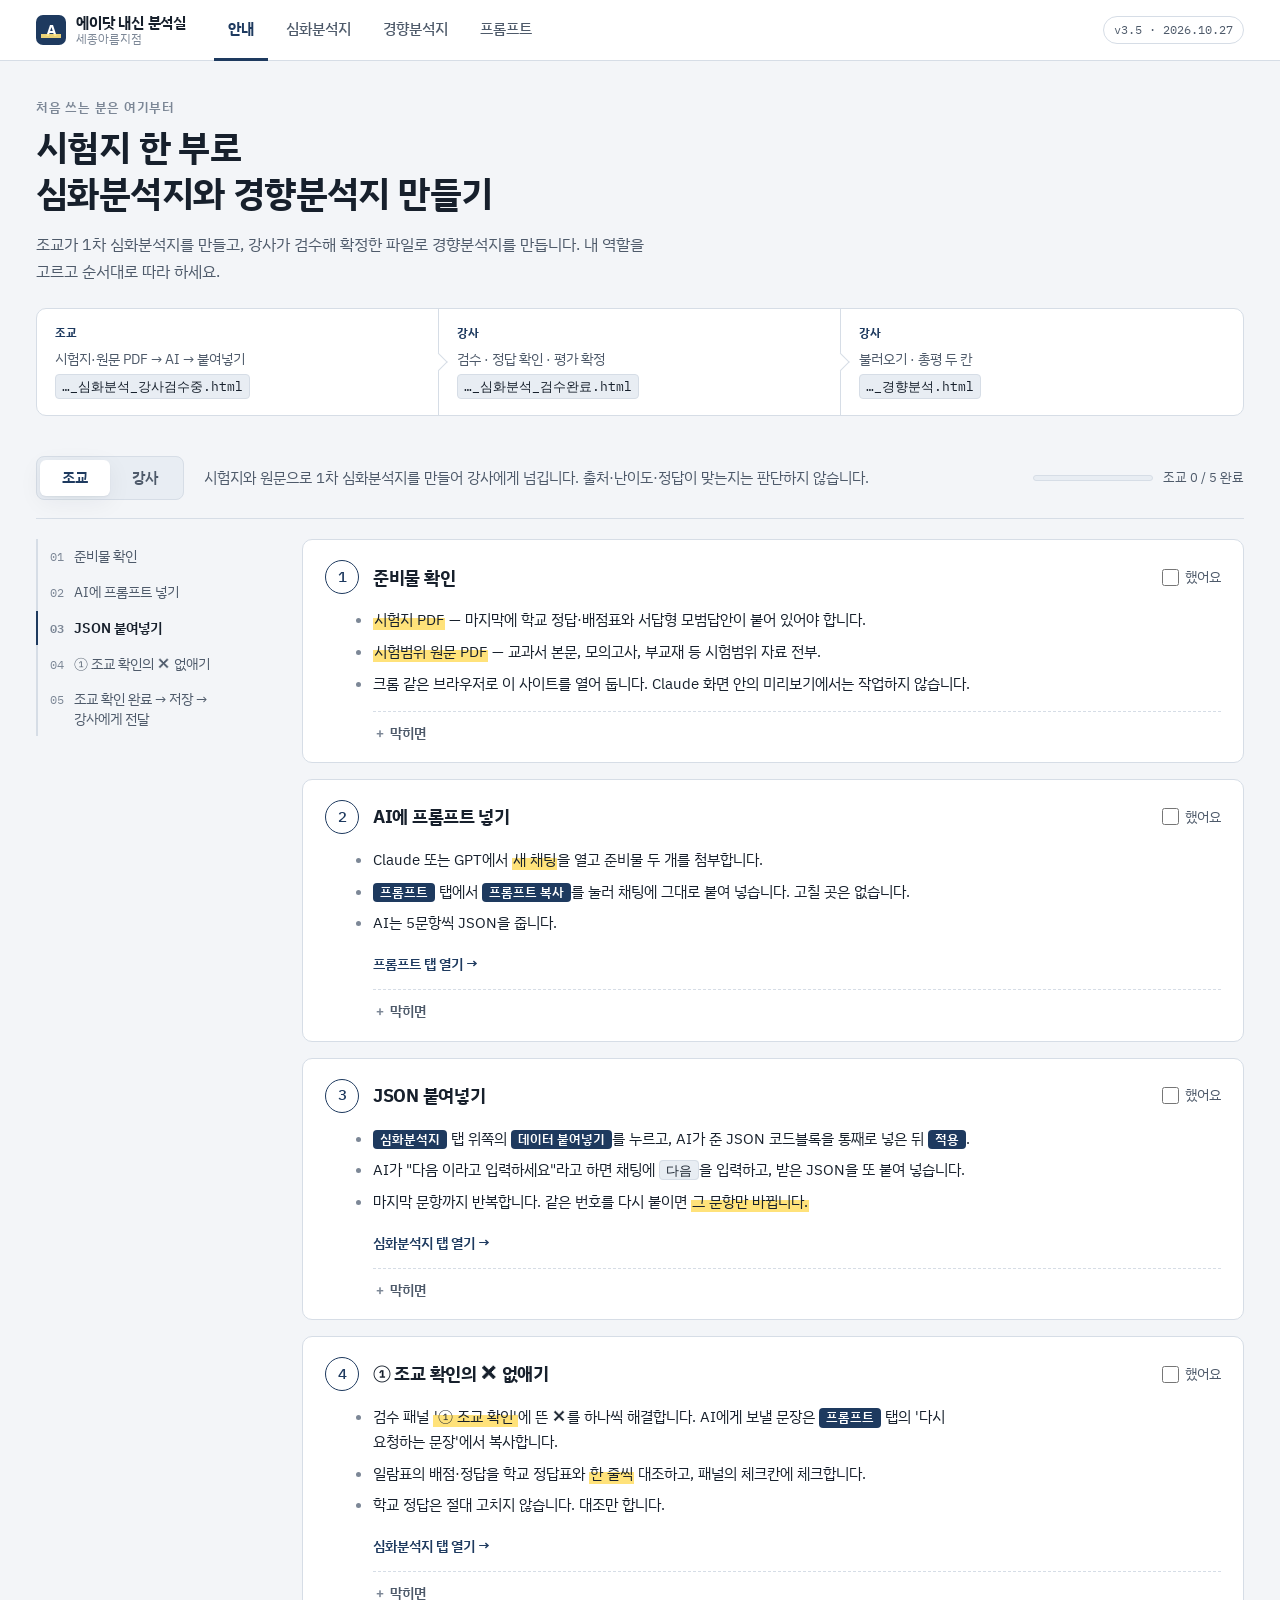
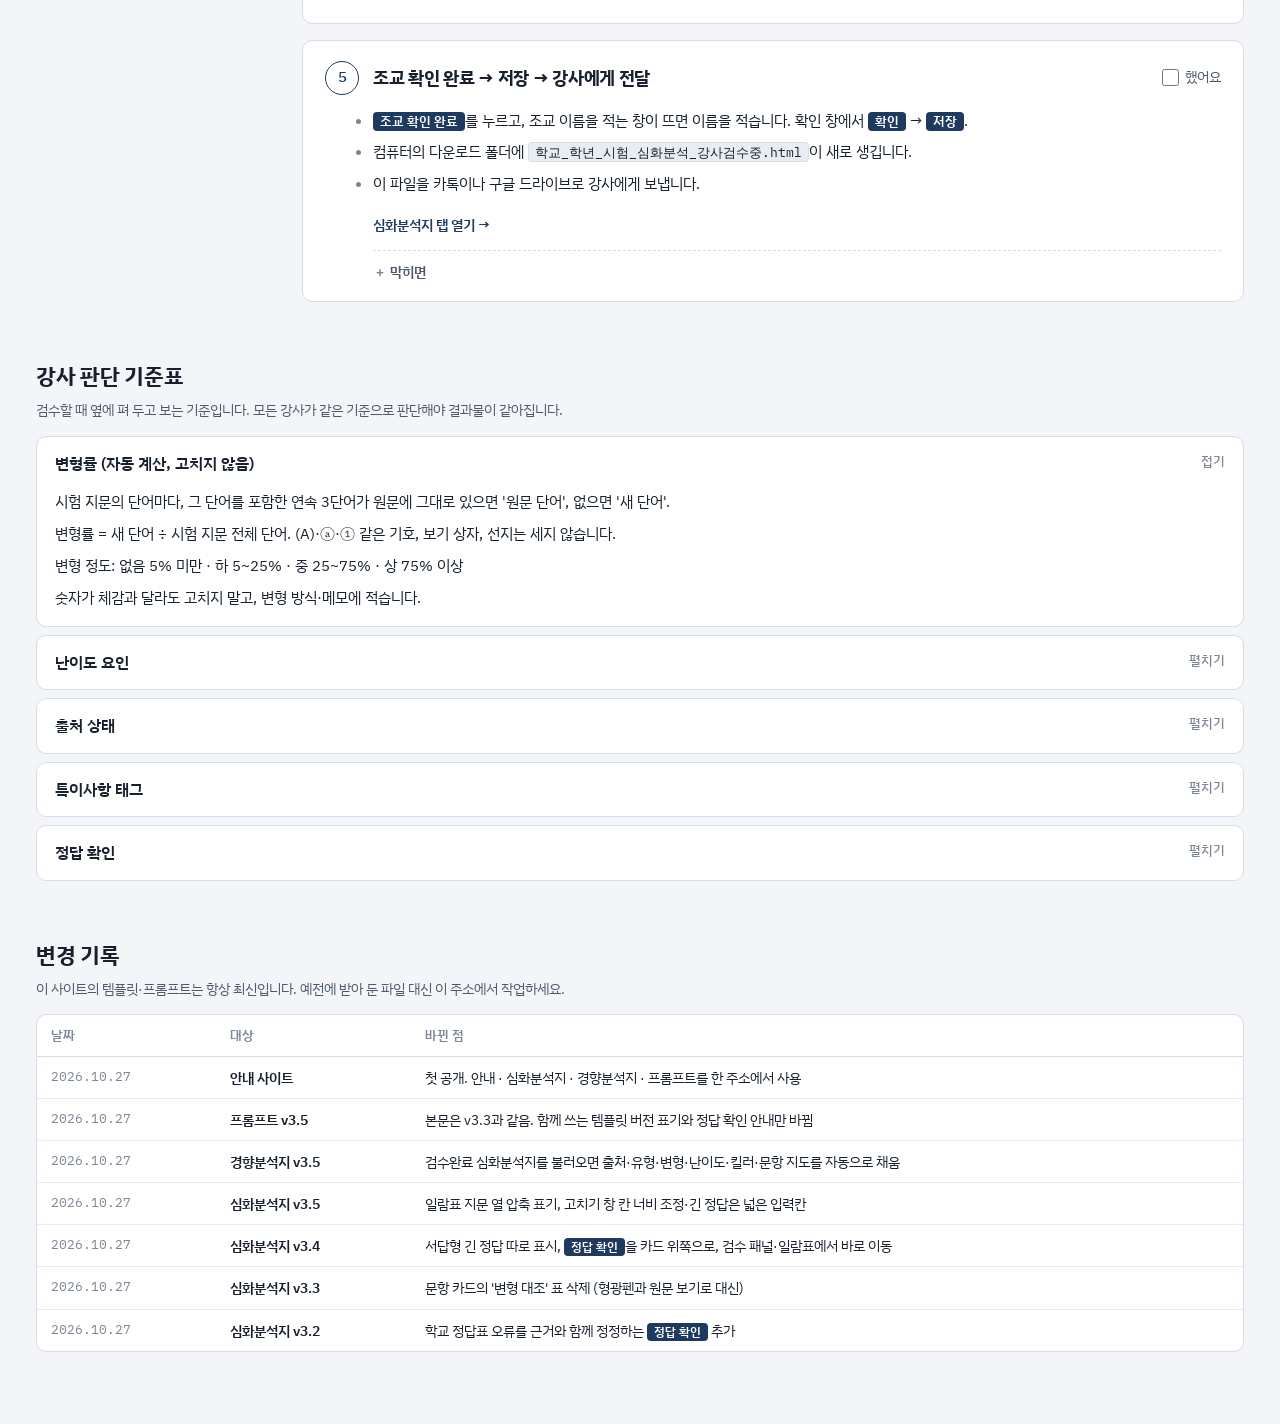
==== index.html @ 38b08e3c "Add files via upload" ====
<!DOCTYPE html>
<!--
  에이닷 내신 분석실 (세종아름) · 안내 사이트
  - 안내 문구·버전·프롬프트: assets/content.js
  - 템플릿 파일: tools/simhwa.html, tools/trend.html (교체 후 content.js의 버전 숫자도 올림)
  - 화면 구조: 이 파일 / 디자인: assets/hub.css / 동작: assets/hub.js
-->
<html lang="ko">
<head>
<meta charset="utf-8">
<meta name="viewport" content="width=device-width, initial-scale=1">
<title>에이닷 내신 분석실</title>
<link rel="preconnect" href="https://fonts.googleapis.com">
<link rel="preconnect" href="https://fonts.gstatic.com" crossorigin>
<link rel="stylesheet" href="https://fonts.googleapis.com/css2?family=IBM+Plex+Mono:wght@400;500&family=IBM+Plex+Sans+KR:wght@400;500;600;700&display=swap">
<link rel="stylesheet" href="assets/hub.css">
</head>
<body>

<header class="hdr" id="hdr">
  <div class="hdr-in">
    <a class="brand" href="#guide" aria-label="안내로 가기">
      <span class="mark" aria-hidden="true">A</span>
      <span class="bt"><b>에이닷 내신 분석실</b><small>세종아름지점</small></span>
    </a>
    <nav class="tabs" aria-label="메뉴">
      <a href="#guide" data-tab="guide">안내</a>
      <a href="#simhwa" data-tab="simhwa">심화분석지</a>
      <a href="#trend" data-tab="trend">경향분석지</a>
      <a href="#prompt" data-tab="prompt">프롬프트</a>
    </nav>
    <a class="ver" href="#guide" id="verPill" data-jump="changelog" title="변경 기록 보기"></a>
  </div>
</header>

<main>

  <!-- ───────── 안내 ───────── -->
  <section class="view" id="view-guide" hidden>
    <div class="wrap">
      <div class="intro">
        <p class="eyebrow">처음 쓰는 분은 여기부터</p>
        <h1>시험지 한 부로<br>심화분석지와 경향분석지 만들기</h1>
        <p class="lead">조교가 1차 심화분석지를 만들고, 강사가 검수해 확정한 파일로 경향분석지를 만듭니다. 내 역할을 고르고 순서대로 따라 하세요.</p>

        <ol class="flow" aria-label="파일이 넘어가는 순서">
          <li><span class="who">조교</span><span class="what">시험지·원문 PDF → AI → 붙여넣기</span><code class="file">…_심화분석_강사검수중.html</code></li>
          <li><span class="who">강사</span><span class="what">검수 · 정답 확인 · 평가 확정</span><code class="file">…_심화분석_검수완료.html</code></li>
          <li><span class="who">강사</span><span class="what">불러오기 · 총평 두 칸</span><code class="file">…_경향분석.html</code></li>
        </ol>
      </div>

      <div class="rolebar">
        <div class="seg" role="tablist" aria-label="역할 고르기">
          <button type="button" role="tab" data-role="asst" id="roleAsst">조교</button>
          <button type="button" role="tab" data-role="teacher" id="roleTeacher">강사</button>
        </div>
        <p class="rolelead" id="roleLead"></p>
        <div class="prog"><span class="meter"><i id="progBar"></i></span><span id="progText"></span><button type="button" class="link" id="progReset">체크 지우기</button></div>
      </div>

      <div class="guide">
        <aside class="toc" aria-label="단계 목록"><ol id="toc"></ol></aside>
        <div class="steps" id="steps"></div>
      </div>

      <section class="block" id="criteria">
        <h2>강사 판단 기준표</h2>
        <p class="note">검수할 때 옆에 펴 두고 보는 기준입니다. 모든 강사가 같은 기준으로 판단해야 결과물이 같아집니다.</p>
        <div id="critList"></div>
      </section>

      <section class="block" id="changelog">
        <h2>변경 기록</h2>
        <p class="note">이 사이트의 템플릿·프롬프트는 항상 최신입니다. 예전에 받아 둔 파일 대신 이 주소에서 작업하세요.</p>
        <div class="tblwrap"><table class="log"><thead><tr><th>날짜</th><th>대상</th><th>바뀐 점</th></tr></thead><tbody id="logBody"></tbody></table></div>
      </section>
    </div>
  </section>

  <!-- ───────── 심화분석지 / 경향분석지 (템플릿을 그대로 띄움) ───────── -->
  <section class="view tool" id="view-simhwa" data-tool="simhwa" hidden>
    <div class="toolbar">
      <div class="tb-l"><b>심화분석지</b><span class="tv" data-ver="simhwa"></span><span class="hint">조교: 붙여넣기 → ① 조교 확인 → 저장 · 강사: 불러오기 → ② 강사 확인 → 평가 → 저장</span></div>
      <div class="tb-r">
        <button type="button" class="tbtn primary" data-drawer="simhwa">단계 안내</button>
        <a class="tbtn" data-open="simhwa" target="_blank" rel="noopener">새 창에서 열기</a>
        <a class="tbtn" data-dl="simhwa">파일 받기</a>
      </div>
    </div>
    <div class="stage"><iframe title="심화분석지 템플릿" data-frame="simhwa"></iframe></div>
  </section>

  <section class="view tool" id="view-trend" data-tool="trend" hidden>
    <div class="toolbar">
      <div class="tb-l"><b>경향분석지</b><span class="tv" data-ver="trend"></span><span class="hint">강사: 검수완료 심화분석지 불러오기 → 총평 두 칸 → 저장 → 인쇄</span></div>
      <div class="tb-r">
        <button type="button" class="tbtn primary" data-drawer="trend">단계 안내</button>
        <a class="tbtn" data-open="trend" target="_blank" rel="noopener">새 창에서 열기</a>
        <a class="tbtn" data-dl="trend">파일 받기</a>
      </div>
    </div>
    <div class="stage"><iframe title="경향분석지 템플릿" data-frame="trend"></iframe></div>
  </section>

  <!-- ───────── 프롬프트 ───────── -->
  <section class="view" id="view-prompt" hidden>
    <div class="wrap">
      <div class="pgrid">
        <div class="pmain">
          <div class="phead">
            <div>
              <p class="eyebrow">조교용</p>
              <h1 class="h1s">심화분석지 프롬프트 <span class="tv" data-ver="prompt"></span></h1>
            </div>
            <div class="pacts">
              <button type="button" class="cta" id="copyPrompt">프롬프트 복사</button>
              <a class="tbtn" id="dlPrompt">txt 받기</a>
            </div>
          </div>
          <pre class="prompt" id="promptText" tabindex="0"></pre>
        </div>
        <aside class="pside">
          <div class="card">
            <h2>쓰는 법</h2>
            <ol class="how">
              <li>Claude 또는 GPT에서 <b>새 채팅</b>을 열고 시험지 PDF, 시험범위 원문 PDF를 첨부합니다.</li>
              <li><span class="btn">프롬프트 복사</span>를 눌러 채팅에 붙여 넣습니다. 고칠 곳은 없습니다.</li>
              <li>받은 JSON은 <a href="#simhwa">심화분석지</a>의 <span class="btn">데이터 붙여넣기</span>에 넣고, 채팅에 <code class="file">다음</code>을 입력해 반복합니다.</li>
            </ol>
          </div>
          <div class="card">
            <h2>다시 요청하는 문장</h2>
            <p class="note">'① 조교 확인'에 ✕가 뜨면 해당 문장을 복사해 ○를 바꾼 뒤 AI에게 보냅니다. 다시 받은 JSON을 붙여 넣으면 그 번호만 바뀝니다.</p>
            <ul class="fixes" id="fixes"></ul>
          </div>
        </aside>
      </div>
    </div>
  </section>
</main>

<!-- 도구 탭 옆에 펼치는 단계 안내 -->
<div class="drawer" id="drawer" hidden>
  <div class="dr-in" role="dialog" aria-modal="false" aria-labelledby="drTitle">
    <div class="dr-h">
      <b id="drTitle">단계 안내</b>
      <div class="seg sm" aria-label="역할">
        <button type="button" data-role="asst">조교</button>
        <button type="button" data-role="teacher">강사</button>
      </div>
      <button type="button" class="x" id="drClose" aria-label="닫기">✕</button>
    </div>
    <div class="dr-b" id="drBody"></div>
  </div>
</div>

<div class="toast" id="toast" role="status" aria-live="polite"></div>

<script src="assets/content.js"></script>
<script src="assets/hub.js"></script>
</body>
</html>
---- assets/hub.css ----
/* 에이닷 내신 분석실 · 디자인
   레이아웃: 상단 고정 메뉴 + (안내/프롬프트: 읽는 페이지) / (분석지: 템플릿을 화면 가득 띄우는 작업 공간)
   색: 템플릿과 같은 남색을 기준으로, 심화분석지의 형광펜 노랑을 강조색으로 씀 */
:root{
  --navy:#1E3A5F;      /* 템플릿 accent */
  --ink:#17202C;
  --sub:#4E5A6A;
  --faint:#7C8796;
  --paper:#F3F5F8;
  --card:#FFFFFF;
  --line:#D6DDE6;
  --soft:#E8EDF3;
  --hl:#FFE27A;        /* 형광펜 */
  --hl-ink:#17202C;
  --ok:#1F7A4A;
  --on-navy:#FFFFFF;
  --shadow:0 1px 2px rgba(23,32,44,.06),0 6px 24px rgba(23,32,44,.06);
  --f-ui:'IBM Plex Sans KR','Apple SD Gothic Neo','Malgun Gothic',sans-serif;
  --f-mono:'IBM Plex Mono',ui-monospace,'SFMono-Regular',Menlo,Consolas,monospace;
  --hdr:60px;
  color-scheme:light;
}
@media (prefers-color-scheme: dark){ :root:not([data-theme="light"]){
  --navy:#9DBDE3; --ink:#E6ECF3; --sub:#AAB5C3; --faint:#7F8B9B; --paper:#0F151D; --card:#161F2A;
  --line:#2A3746; --soft:#1D2835; --hl:#E8C94E; --hl-ink:#17202C; --ok:#5BC08A; --on-navy:#0F151D;
  --shadow:0 1px 2px rgba(0,0,0,.3),0 6px 24px rgba(0,0,0,.25); color-scheme:dark; } }
:root[data-theme="dark"]{
  --navy:#9DBDE3; --ink:#E6ECF3; --sub:#AAB5C3; --faint:#7F8B9B; --paper:#0F151D; --card:#161F2A;
  --line:#2A3746; --soft:#1D2835; --hl:#E8C94E; --hl-ink:#17202C; --ok:#5BC08A; --on-navy:#0F151D;
  --shadow:0 1px 2px rgba(0,0,0,.3),0 6px 24px rgba(0,0,0,.25); color-scheme:dark; }

*{box-sizing:border-box}
html,body{margin:0}
body{background:var(--paper);color:var(--ink);font-family:var(--f-ui);font-size:15px;line-height:1.65;word-break:keep-all;-webkit-font-smoothing:antialiased}
[hidden]{display:none!important}
a{color:var(--navy)}
:focus-visible{outline:2px solid var(--navy);outline-offset:2px;border-radius:4px}
h1,h2,h3{text-wrap:balance;margin:0}
button{font:inherit;color:inherit}

/* ── 상단 메뉴 ── */
.hdr{position:sticky;top:0;z-index:30;background:var(--card);border-bottom:1px solid var(--line)}
.hdr-in{max-width:1240px;margin:0 auto;display:flex;align-items:center;gap:28px;min-height:60px;
  padding-left:max(16px,env(safe-area-inset-left,0px));padding-right:max(16px,env(safe-area-inset-right,0px))}
.brand{display:flex;align-items:center;gap:10px;text-decoration:none;color:var(--ink);flex:none}
.mark{width:30px;height:30px;border-radius:7px;background:var(--navy);color:var(--on-navy);display:grid;place-items:center;font-weight:700;font-size:16px;position:relative;overflow:hidden}
.mark::after{content:"";position:absolute;left:5px;right:5px;bottom:7px;height:4px;background:var(--hl);opacity:.9}
.bt{display:flex;flex-direction:column;line-height:1.2}
.bt b{font-size:15px;font-weight:700;letter-spacing:-.2px}
.bt small{font-size:11.5px;color:var(--faint)}
.tabs{display:flex;gap:4px;align-self:stretch}
.tabs a{display:flex;align-items:center;padding:0 14px;text-decoration:none;color:var(--sub);font-weight:500;font-size:15px;border-bottom:3px solid transparent;margin-bottom:-1px;white-space:nowrap}
.tabs a:hover{color:var(--ink)}
.tabs a[aria-current="page"]{color:var(--navy);border-bottom-color:var(--navy);font-weight:700}
.ver{margin-left:auto;font-family:var(--f-mono);font-size:12px;color:var(--sub);text-decoration:none;border:1px solid var(--line);border-radius:999px;padding:3px 10px;white-space:nowrap;flex:none}
.ver:hover{border-color:var(--navy);color:var(--navy)}

@media (max-width:760px){
  .hdr-in{flex-wrap:wrap;gap:0 12px;min-height:0;padding-top:8px}
  .tabs{order:3;width:100%;overflow-x:auto;scrollbar-width:none;margin:0 -4px}
  .tabs a{padding:10px 12px;font-size:14.5px}
  .bt small{display:none}
}

/* ── 공통 ── */
.wrap{max-width:1240px;margin:0 auto;padding-block:36px 72px;
  padding-left:max(16px,env(safe-area-inset-left,0px));padding-right:max(16px,env(safe-area-inset-right,0px))}
.eyebrow{margin:0 0 6px;font-size:12.5px;font-weight:600;letter-spacing:.06em;color:var(--faint)}
.note{color:var(--sub);font-size:14px;margin:4px 0 14px}
mark{background:linear-gradient(transparent 45%,var(--hl) 45%);color:inherit;padding:0 1px}
code.file{font-family:var(--f-mono);font-size:.84em;background:var(--soft);border:1px solid var(--line);border-radius:4px;padding:1px 6px;white-space:nowrap;color:var(--ink)}
.btn{display:inline-block;font-size:.86em;font-weight:600;line-height:1.5;background:var(--navy);color:var(--on-navy);border-radius:4px;padding:0 7px;white-space:nowrap}
.link{background:none;border:0;padding:0;color:var(--faint);font-size:13px;text-decoration:underline;cursor:pointer}
.link:hover{color:var(--ink)}
.tbtn{display:inline-flex;align-items:center;gap:6px;font-size:13.5px;font-weight:500;text-decoration:none;color:var(--ink);background:var(--card);border:1px solid var(--line);border-radius:6px;padding:5px 12px;cursor:pointer;white-space:nowrap}
.tbtn:hover{border-color:var(--navy);color:var(--navy)}
.tbtn.primary{background:var(--navy);border-color:var(--navy);color:var(--on-navy)}
.tbtn.primary:hover{opacity:.9;color:var(--on-navy)}
.tv{font-family:var(--f-mono);font-size:12px;font-weight:500;color:var(--faint);border:1px solid var(--line);border-radius:999px;padding:1px 8px;vertical-align:middle}

/* ── 안내 ── */
.intro h1{font-size:clamp(26px,3.6vw,36px);line-height:1.3;letter-spacing:-.6px;font-weight:700}
.lead{max-width:62ch;color:var(--sub);font-size:16px;margin:14px 0 24px}
.flow{list-style:none;margin:0;padding:0;display:grid;grid-template-columns:repeat(3,minmax(0,1fr));gap:0;counter-reset:f;
  background:var(--card);border:1px solid var(--line);border-radius:10px;overflow:hidden}
.flow li{position:relative;padding:14px 18px 16px 18px;display:flex;flex-direction:column;gap:4px;min-width:0;border-right:1px solid var(--line)}
.flow li:last-child{border-right:0}
.flow li:not(:last-child)::after{content:"";position:absolute;right:-7px;top:50%;width:12px;height:12px;background:var(--card);border-top:1px solid var(--line);border-right:1px solid var(--line);transform:translateY(-50%) rotate(45deg);z-index:1}
.flow .who{font-size:12px;font-weight:700;color:var(--navy)}
.flow .what{font-size:14px;color:var(--sub)}
.flow code.file{align-self:flex-start;max-width:100%;overflow:hidden;text-overflow:ellipsis}
@media (max-width:760px){ .flow{grid-template-columns:1fr} .flow li{border-right:0;border-bottom:1px solid var(--line)} .flow li:last-child{border-bottom:0} .flow li:not(:last-child)::after{right:auto;left:24px;top:auto;bottom:-7px;transform:rotate(135deg)} }

.rolebar{margin:40px 0 20px;display:flex;flex-wrap:wrap;align-items:center;gap:12px 20px;padding-bottom:18px;border-bottom:1px solid var(--line)}
.seg{display:inline-flex;background:var(--soft);border:1px solid var(--line);border-radius:8px;padding:3px}
.seg button{border:0;background:transparent;padding:6px 22px;border-radius:6px;font-weight:600;font-size:15px;color:var(--sub);cursor:pointer}
.seg button[aria-selected="true"]{background:var(--card);color:var(--navy);box-shadow:var(--shadow)}
.seg.sm button{padding:3px 12px;font-size:13px}
.rolelead{margin:0;flex:1 1 320px;color:var(--sub);font-size:14.5px;min-width:0}
.prog{display:flex;align-items:center;gap:10px;font-size:13px;color:var(--sub);font-variant-numeric:tabular-nums}
.meter{width:120px;height:6px;border-radius:3px;background:var(--soft);overflow:hidden;border:1px solid var(--line)}
.meter i{display:block;height:100%;width:0;background:var(--ok);transition:width .25s}

.guide{display:grid;grid-template-columns:230px minmax(0,1fr);gap:36px;align-items:start}
.toc{position:sticky;top:calc(var(--hdr) + 20px)}
.toc ol{list-style:none;margin:0;padding:0;display:flex;flex-direction:column;gap:2px;border-left:2px solid var(--line)}
.toc a{display:flex;gap:10px;align-items:baseline;padding:7px 12px;margin-left:-2px;border-left:2px solid transparent;text-decoration:none;color:var(--sub);font-size:14px;line-height:1.4}
.toc a:hover{color:var(--ink)}
.toc a.cur{border-left-color:var(--navy);color:var(--ink);font-weight:600}
.toc .n{font-family:var(--f-mono);font-size:12px;color:var(--faint);flex:none}
.toc a.done .n{color:var(--ok)}
.toc a.done .n::after{content:" ✓"}

.steps{display:flex;flex-direction:column;gap:16px;min-width:0}
.step{background:var(--card);border:1px solid var(--line);border-radius:10px;padding:20px 22px 18px;scroll-margin-top:calc(var(--hdr) + 16px);min-width:0}
.step.is-done{border-color:color-mix(in srgb,var(--ok) 45%,var(--line))}
.step-h{display:grid;grid-template-columns:auto minmax(0,1fr) auto;gap:14px;align-items:center}
.step .no{width:34px;height:34px;border-radius:50%;display:grid;place-items:center;font-family:var(--f-mono);font-weight:500;font-size:15px;color:var(--navy);border:1.5px solid var(--navy)}
.step.is-done .no{background:var(--ok);border-color:var(--ok);color:var(--card)}
.step h3{font-size:18px;font-weight:700;letter-spacing:-.3px}
.chk{display:flex;align-items:center;gap:6px;font-size:13.5px;color:var(--sub);cursor:pointer;user-select:none;white-space:nowrap}
.chk input{width:17px;height:17px;accent-color:var(--ok);margin:0}
.step ul{margin:14px 0 0;padding:0 0 0 48px;display:flex;flex-direction:column;gap:7px}
.step li{max-width:68ch}
.step li::marker{color:var(--faint)}
.step-f{display:flex;flex-wrap:wrap;align-items:center;gap:10px 16px;margin:16px 0 0 48px}
.go{font-weight:600;font-size:14px;text-decoration:none;color:var(--navy)}
.go::after{content:" →"}
.go:hover{text-decoration:underline}
details.stuck{margin:14px 0 0 48px;border-top:1px dashed var(--line);padding-top:10px}
details.stuck summary{cursor:pointer;font-size:13.5px;font-weight:600;color:var(--sub);list-style:none}
details.stuck summary::-webkit-details-marker{display:none}
details.stuck summary::before{content:"＋ ";color:var(--faint)}
details.stuck[open] summary::before{content:"－ "}
details.stuck dl{margin:8px 0 0;display:grid;gap:8px}
details.stuck dt{font-weight:600;font-size:14px}
details.stuck dd{margin:0;color:var(--sub);font-size:14px}
@media (max-width:900px){ .guide{grid-template-columns:1fr} .toc{display:none} }
@media (max-width:520px){ .step{padding:16px} .step ul,.step-f,details.stuck{margin-left:0;padding-left:18px} .step-f,details.stuck{padding-left:0} .step-h{grid-template-columns:auto minmax(0,1fr)} .step-h .chk{grid-column:2} }

.block{margin-top:56px}
.block h2{font-size:22px;font-weight:700;letter-spacing:-.3px}
.crit{background:var(--card);border:1px solid var(--line);border-radius:10px;margin-bottom:8px}
.crit summary{cursor:pointer;padding:14px 18px;font-weight:600;font-size:15.5px;list-style:none;display:flex;justify-content:space-between;gap:12px}
.crit summary::-webkit-details-marker{display:none}
.crit summary::after{content:"펼치기";font-size:12.5px;font-weight:500;color:var(--faint)}
.crit[open] summary::after{content:"접기"}
.crit .cb{padding:0 18px 16px;display:flex;flex-direction:column;gap:8px;font-size:14.5px}
.crit .cb p{margin:0;max-width:72ch}
.kv{display:grid;grid-template-columns:max-content minmax(0,1fr);border:1px solid var(--line);border-radius:6px;overflow:hidden}
.kv > *{padding:7px 12px;border-bottom:1px solid var(--line)}
.kv > :nth-last-child(-n+2){border-bottom:0}
.kv dt{font-weight:600;background:var(--soft);white-space:nowrap}
.kv dd{margin:0;color:var(--sub)}
@media (max-width:520px){ .kv{grid-template-columns:1fr} .kv dt{border-bottom:0} .kv > :nth-last-child(2){border-bottom:0} }

.tblwrap{overflow-x:auto;background:var(--card);border:1px solid var(--line);border-radius:10px}
table.log{width:100%;border-collapse:collapse;font-size:14px;min-width:560px}
table.log th{text-align:left;font-size:12.5px;font-weight:600;color:var(--faint);padding:10px 14px;border-bottom:1px solid var(--line)}
table.log td{padding:9px 14px;border-bottom:1px solid var(--soft);vertical-align:top}
table.log tr:last-child td{border-bottom:0}
table.log td:first-child{font-family:var(--f-mono);font-size:12.5px;color:var(--faint);white-space:nowrap;font-variant-numeric:tabular-nums}
table.log td:nth-child(2){font-weight:600;white-space:nowrap}

/* ── 분석지(템플릿) 작업 공간 ── */
.view.tool{display:flex;flex-direction:column;height:calc(100dvh - var(--hdr))}
.toolbar{flex:none;display:flex;flex-wrap:wrap;align-items:center;justify-content:space-between;gap:8px 16px;background:var(--card);border-bottom:1px solid var(--line);
  padding-block:8px;padding-left:max(16px,env(safe-area-inset-left,0px));padding-right:max(16px,env(safe-area-inset-right,0px))}
.tb-l{display:flex;align-items:center;gap:10px;min-width:0;flex:1 1 300px}
.tb-l b{font-size:15px;white-space:nowrap}
.tb-l .hint{font-size:13px;color:var(--faint);white-space:nowrap;overflow:hidden;text-overflow:ellipsis;min-width:0}
.tb-r{display:flex;gap:6px;flex-wrap:wrap}
.stage{flex:1;min-height:0;position:relative;background:#E6E9EE}
.stage iframe{position:absolute;inset:0;width:100%;height:100%;border:0;display:block;background:#E6E9EE}
@media (max-width:760px){ .tb-l .hint{display:none} }

/* 단계 안내 서랍 */
.drawer{position:fixed;right:0;bottom:0;top:var(--hdr);z-index:25;width:min(400px,100%);display:flex;padding-right:env(safe-area-inset-right,0px);pointer-events:none}
.dr-in{pointer-events:auto;flex:1;background:var(--card);border-left:1px solid var(--line);box-shadow:-8px 0 30px rgba(23,32,44,.12);display:flex;flex-direction:column;min-width:0}
.dr-h{display:flex;align-items:center;gap:10px;padding:12px 14px;border-bottom:1px solid var(--line)}
.dr-h b{margin-right:auto;font-size:15px}
.x{border:1px solid var(--line);background:var(--card);border-radius:6px;width:30px;height:30px;cursor:pointer;color:var(--sub)}
.dr-b{overflow-y:auto;padding:14px 16px 28px;display:flex;flex-direction:column;gap:10px}
.dstep{border:1px solid var(--line);border-radius:8px;padding:12px 14px;font-size:14px}
.dstep.is-done{opacity:.65}
.dstep .dh{display:flex;align-items:center;gap:10px}
.dstep .dh .n{font-family:var(--f-mono);font-size:12.5px;color:var(--navy);flex:none}
.dstep .dh b{flex:1;font-size:14.5px;line-height:1.4}
.dstep ul{margin:8px 0 0;padding-left:18px;display:flex;flex-direction:column;gap:5px;color:var(--ink)}
.dempty{color:var(--sub);font-size:14px}
/* 넓은 화면에서는 서랍이 템플릿을 가리지 않도록 작업 공간을 옆으로 밀어 줌 */
@media (min-width:1100px){ body.dr-open .view.tool{margin-right:400px} }

/* ── 프롬프트 ── */
.pgrid{display:grid;grid-template-columns:minmax(0,1fr) 380px;gap:28px;align-items:start}
.phead{display:flex;flex-wrap:wrap;justify-content:space-between;align-items:flex-end;gap:12px;margin-bottom:14px}
.h1s{font-size:26px;font-weight:700;letter-spacing:-.4px;display:flex;align-items:center;gap:10px;flex-wrap:wrap}
.pacts{display:flex;gap:8px;align-items:center}
.cta{border:0;background:var(--hl);color:var(--hl-ink);font-weight:700;font-size:15px;border-radius:8px;padding:10px 20px;cursor:pointer;box-shadow:inset 0 -2px 0 rgba(0,0,0,.12)}
.cta:hover{filter:brightness(.97)}
.cta.done{background:var(--ok);color:#fff}
pre.prompt{margin:0;background:var(--card);border:1px solid var(--line);border-radius:10px;padding:18px 20px;font-family:var(--f-mono);font-size:13px;line-height:1.7;white-space:pre-wrap;word-break:break-word;max-height:72vh;overflow:auto;color:var(--ink)}
.pside{display:flex;flex-direction:column;gap:16px;position:sticky;top:calc(var(--hdr) + 20px)}
.card{background:var(--card);border:1px solid var(--line);border-radius:10px;padding:18px 18px 16px}
.card h2{font-size:16px;font-weight:700;margin-bottom:8px}
.how{margin:0;padding-left:20px;display:flex;flex-direction:column;gap:8px;font-size:14.5px}
.fixes{list-style:none;margin:0;padding:0;display:flex;flex-direction:column;gap:8px}
.fixes li{border:1px solid var(--line);border-radius:8px;padding:10px 12px;display:grid;grid-template-columns:minmax(0,1fr) auto;gap:2px 10px;align-items:start}
.fixes .fl{grid-column:1;font-size:12.5px;font-weight:600;color:#B42318}
.fixes .fp{grid-column:1;font-size:14px}
.fixes button{grid-column:2;grid-row:1/span 2;align-self:center}
@media (prefers-color-scheme: dark){ :root:not([data-theme="light"]) .fixes .fl{color:#F08A7E} }
:root[data-theme="dark"] .fixes .fl{color:#F08A7E}
@media (max-width:1000px){ .pgrid{grid-template-columns:1fr} .pside{position:static} pre.prompt{max-height:60vh} }

/* 알림 */
.toast{position:fixed;left:50%;bottom:calc(24px + env(safe-area-inset-bottom,0px));transform:translate(-50%,20px);background:var(--ink);color:var(--paper);padding:10px 18px;border-radius:8px;font-size:14px;opacity:0;pointer-events:none;transition:.2s;z-index:50;max-width:calc(100% - 32px)}
.toast.on{opacity:1;transform:translate(-50%,0)}

@media (prefers-reduced-motion: reduce){ *{transition:none!important} }

/* 인쇄: 안내 페이지만 깔끔하게. 분석지는 템플릿 안의 [인쇄] 버튼으로 */
@media print{
  .hdr,.toolbar,.drawer,.toast,.toc,.rolebar .prog,.seg,.step-f{display:none!important}
  body{background:#fff}
  .guide{display:block}
  .step,.crit,.card{break-inside:avoid;box-shadow:none}
  .view.tool .stage{display:none}
  .view.tool::before{content:"분석지는 화면 위쪽 템플릿 안의 [인쇄] 버튼으로 인쇄하세요.";display:block;padding:20mm;font-size:14pt}
}
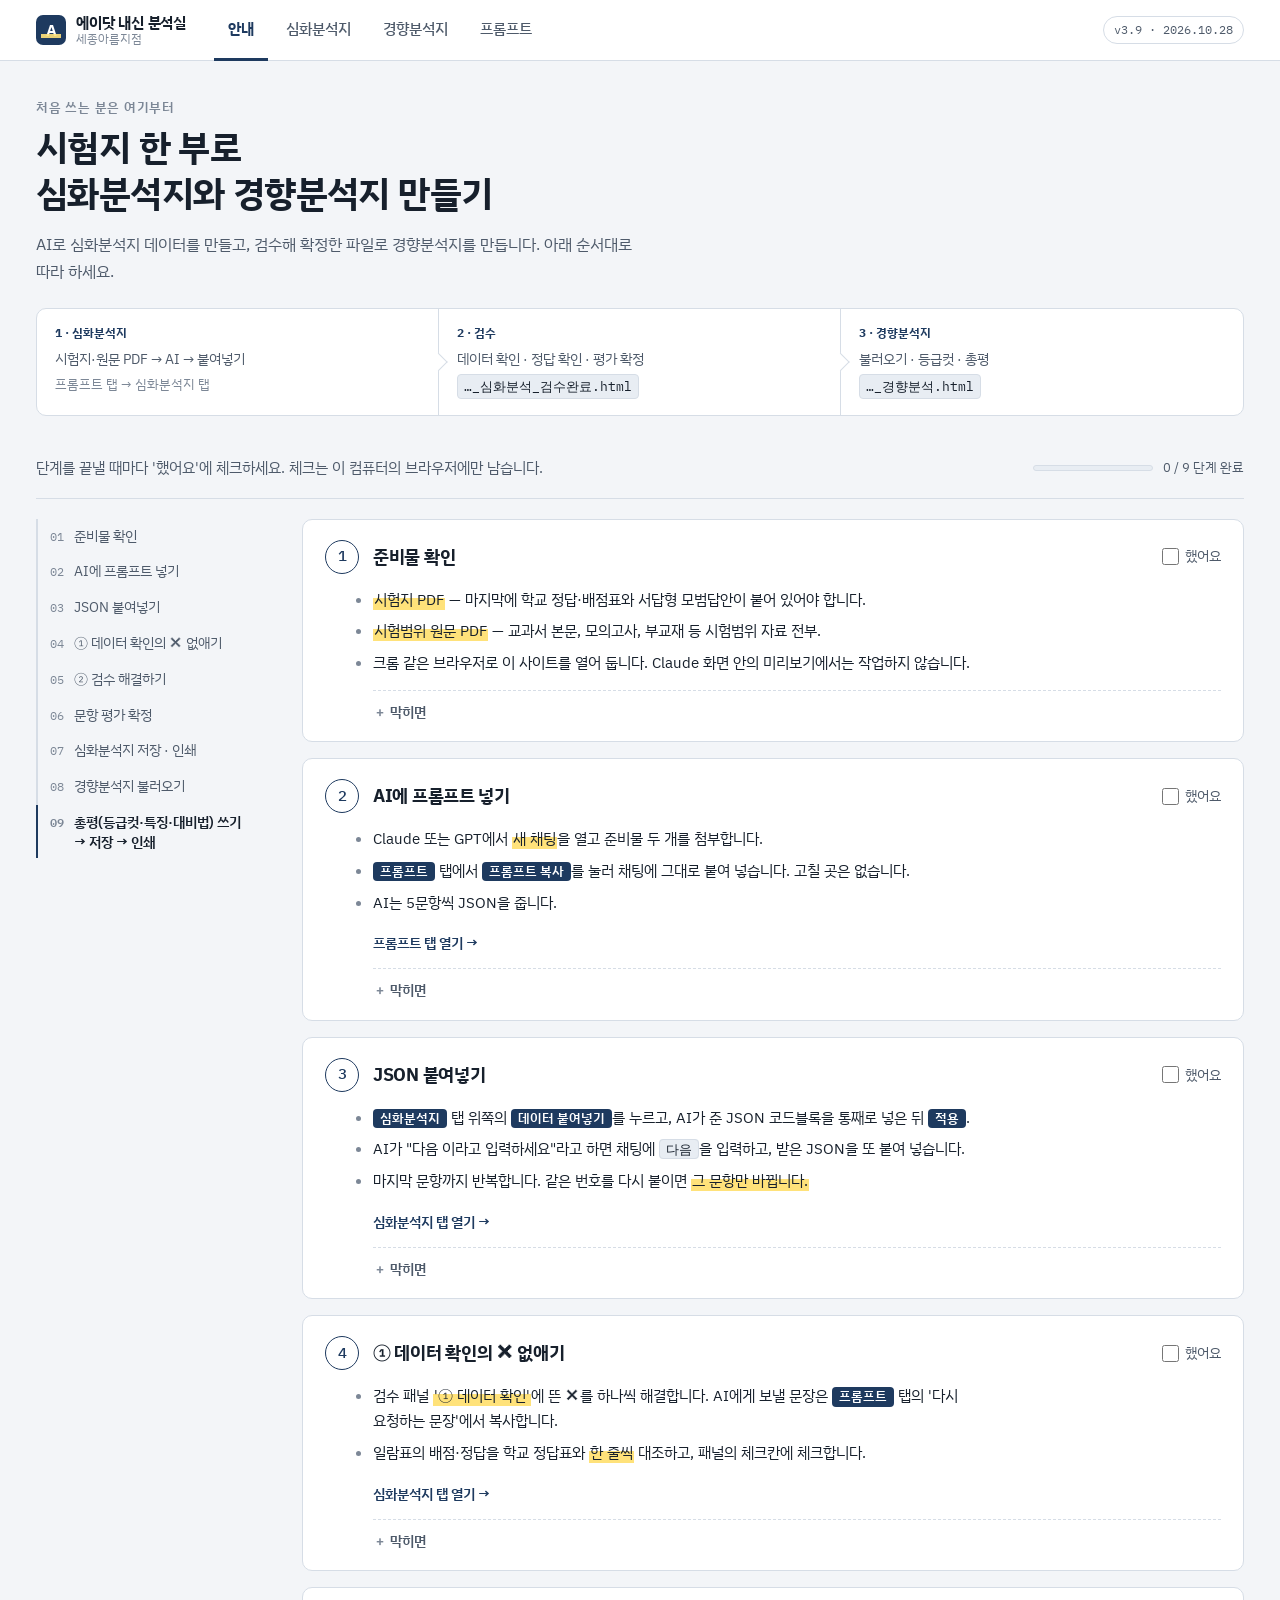
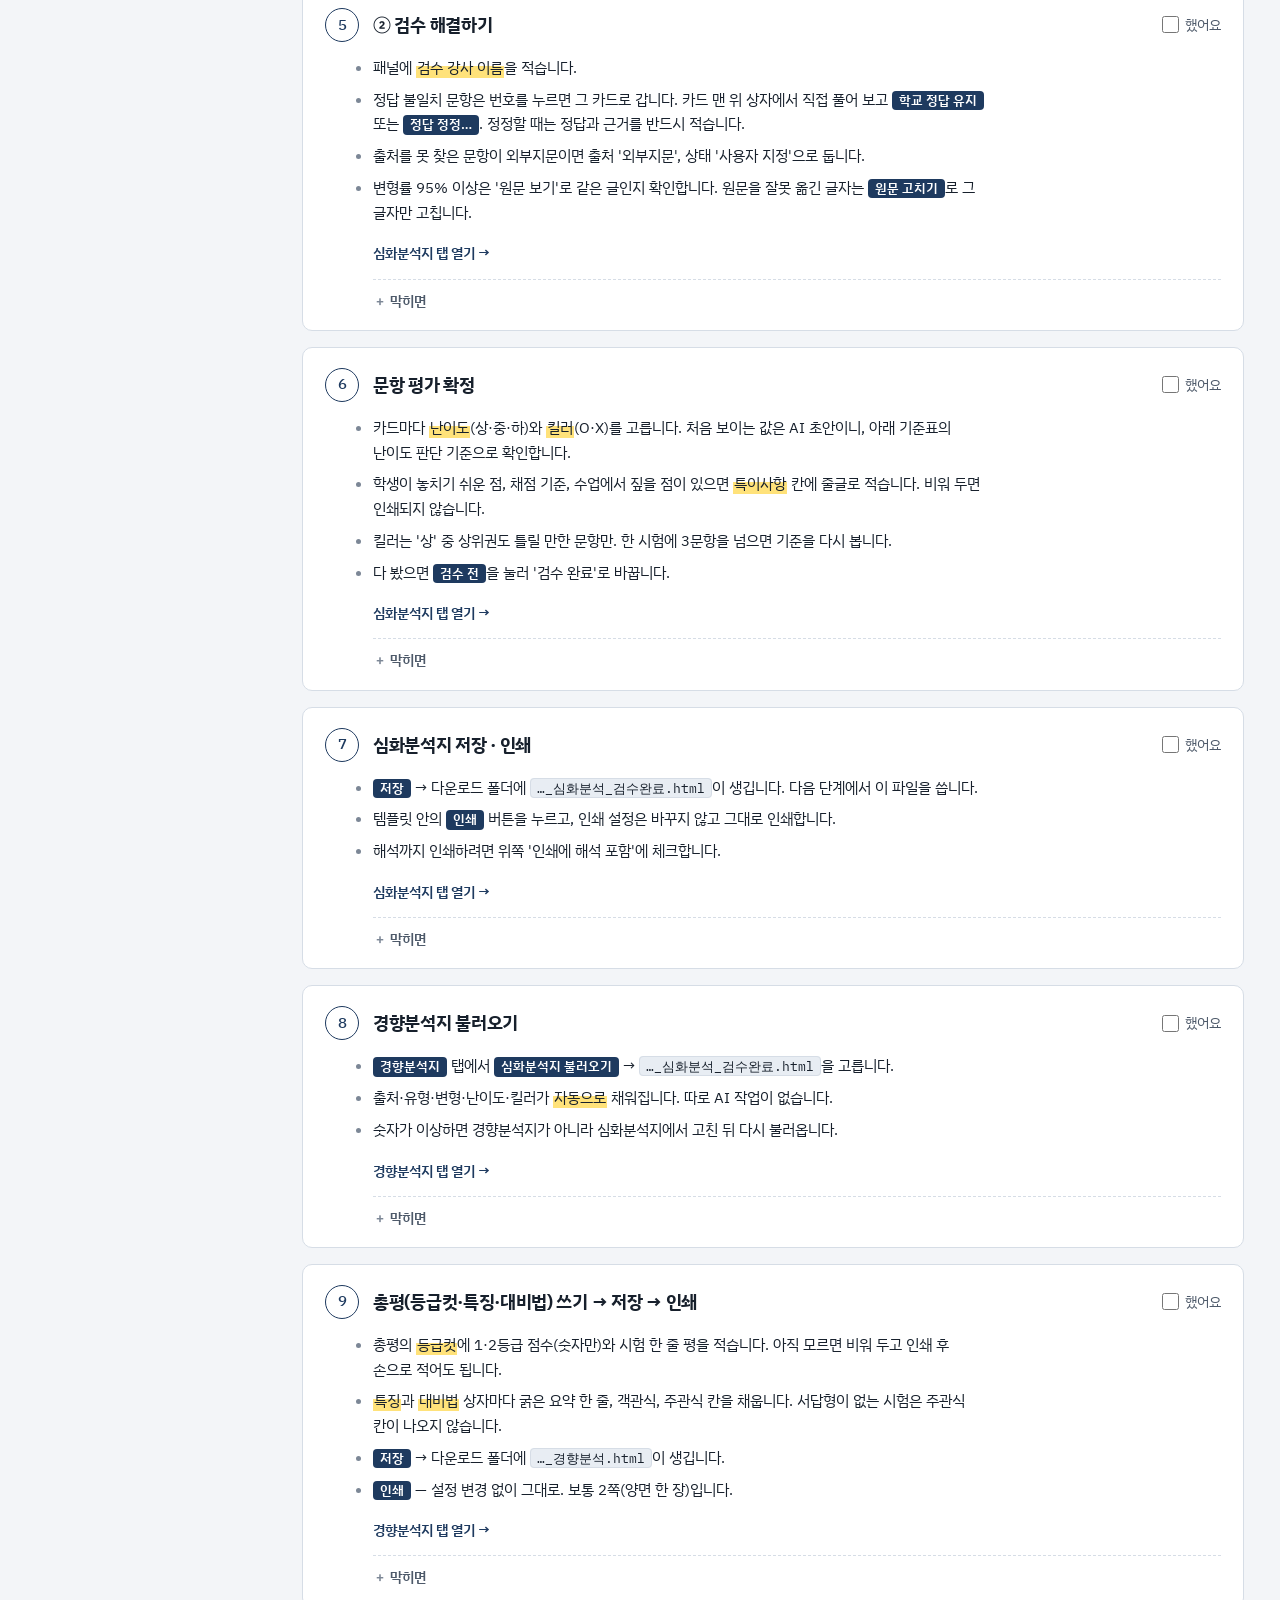
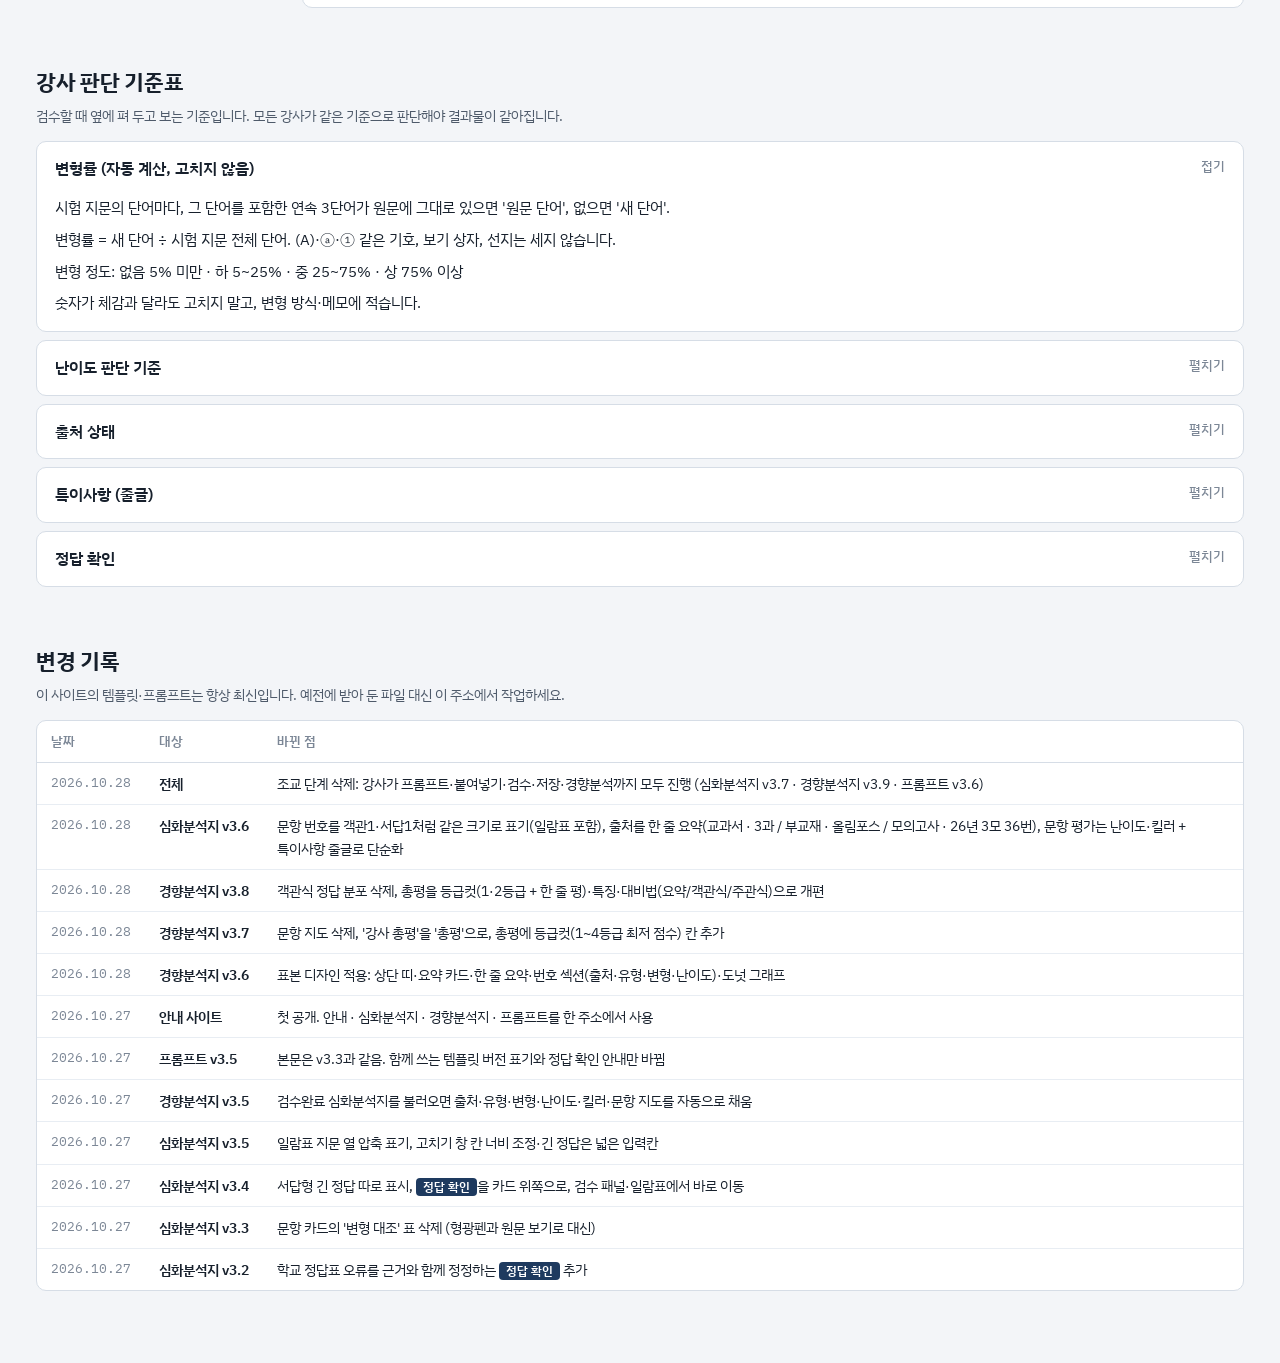
==== commit 69cd8fa3: "Add files via upload" ====
--- a/index.html
+++ b/index.html
@@ -41,20 +41,16 @@
       <div class="intro">
         <p class="eyebrow">처음 쓰는 분은 여기부터</p>
         <h1>시험지 한 부로<br>심화분석지와 경향분석지 만들기</h1>
-        <p class="lead">조교가 1차 심화분석지를 만들고, 강사가 검수해 확정한 파일로 경향분석지를 만듭니다. 내 역할을 고르고 순서대로 따라 하세요.</p>
+        <p class="lead">AI로 심화분석지 데이터를 만들고, 검수해 확정한 파일로 경향분석지를 만듭니다. 아래 순서대로 따라 하세요.</p>
 
         <ol class="flow" aria-label="파일이 넘어가는 순서">
-          <li><span class="who">조교</span><span class="what">시험지·원문 PDF → AI → 붙여넣기</span><code class="file">…_심화분석_강사검수중.html</code></li>
-          <li><span class="who">강사</span><span class="what">검수 · 정답 확인 · 평가 확정</span><code class="file">…_심화분석_검수완료.html</code></li>
-          <li><span class="who">강사</span><span class="what">불러오기 · 총평 두 칸</span><code class="file">…_경향분석.html</code></li>
+          <li><span class="who">1 · 심화분석지</span><span class="what">시험지·원문 PDF → AI → 붙여넣기</span><span class="what sm">프롬프트 탭 → 심화분석지 탭</span></li>
+          <li><span class="who">2 · 검수</span><span class="what">데이터 확인 · 정답 확인 · 평가 확정</span><code class="file">…_심화분석_검수완료.html</code></li>
+          <li><span class="who">3 · 경향분석지</span><span class="what">불러오기 · 등급컷 · 총평</span><code class="file">…_경향분석.html</code></li>
         </ol>
       </div>
 
       <div class="rolebar">
-        <div class="seg" role="tablist" aria-label="역할 고르기">
-          <button type="button" role="tab" data-role="asst" id="roleAsst">조교</button>
-          <button type="button" role="tab" data-role="teacher" id="roleTeacher">강사</button>
-        </div>
         <p class="rolelead" id="roleLead"></p>
         <div class="prog"><span class="meter"><i id="progBar"></i></span><span id="progText"></span><button type="button" class="link" id="progReset">체크 지우기</button></div>
       </div>
@@ -81,7 +77,7 @@
   <!-- ───────── 심화분석지 / 경향분석지 (템플릿을 그대로 띄움) ───────── -->
   <section class="view tool" id="view-simhwa" data-tool="simhwa" hidden>
     <div class="toolbar">
-      <div class="tb-l"><b>심화분석지</b><span class="tv" data-ver="simhwa"></span><span class="hint">조교: 붙여넣기 → ① 조교 확인 → 저장 · 강사: 불러오기 → ② 강사 확인 → 평가 → 저장</span></div>
+      <div class="tb-l"><b>심화분석지</b><span class="tv" data-ver="simhwa"></span><span class="hint">붙여넣기 → ① 데이터 확인 → ② 검수 → 문항 평가 → 저장</span></div>
       <div class="tb-r">
         <button type="button" class="tbtn primary" data-drawer="simhwa">단계 안내</button>
         <a class="tbtn" data-open="simhwa" target="_blank" rel="noopener">새 창에서 열기</a>
@@ -110,7 +106,7 @@
         <div class="pmain">
           <div class="phead">
             <div>
-              <p class="eyebrow">조교용</p>
+              <p class="eyebrow">AI 채팅에 붙여 넣는 글</p>
               <h1 class="h1s">심화분석지 프롬프트 <span class="tv" data-ver="prompt"></span></h1>
             </div>
             <div class="pacts">
@@ -131,7 +127,7 @@
           </div>
           <div class="card">
             <h2>다시 요청하는 문장</h2>
-            <p class="note">'① 조교 확인'에 ✕가 뜨면 해당 문장을 복사해 ○를 바꾼 뒤 AI에게 보냅니다. 다시 받은 JSON을 붙여 넣으면 그 번호만 바뀝니다.</p>
+            <p class="note">'① 데이터 확인'에 ✕가 뜨면 해당 문장을 복사해 ○를 바꾼 뒤 AI에게 보냅니다. 다시 받은 JSON을 붙여 넣으면 그 번호만 바뀝니다.</p>
             <ul class="fixes" id="fixes"></ul>
           </div>
         </aside>
@@ -145,10 +141,6 @@
   <div class="dr-in" role="dialog" aria-modal="false" aria-labelledby="drTitle">
     <div class="dr-h">
       <b id="drTitle">단계 안내</b>
-      <div class="seg sm" aria-label="역할">
-        <button type="button" data-role="asst">조교</button>
-        <button type="button" data-role="teacher">강사</button>
-      </div>
       <button type="button" class="x" id="drClose" aria-label="닫기">✕</button>
     </div>
     <div class="dr-b" id="drBody"></div>
--- a/assets/hub.css
+++ b/assets/hub.css
@@ -88,6 +88,7 @@
 .flow li:not(:last-child)::after{content:"";position:absolute;right:-7px;top:50%;width:12px;height:12px;background:var(--card);border-top:1px solid var(--line);border-right:1px solid var(--line);transform:translateY(-50%) rotate(45deg);z-index:1}
 .flow .who{font-size:12px;font-weight:700;color:var(--navy)}
 .flow .what{font-size:14px;color:var(--sub)}
+.flow .what.sm{font-size:12.5px;color:var(--faint)}
 .flow code.file{align-self:flex-start;max-width:100%;overflow:hidden;text-overflow:ellipsis}
 @media (max-width:760px){ .flow{grid-template-columns:1fr} .flow li{border-right:0;border-bottom:1px solid var(--line)} .flow li:last-child{border-bottom:0} .flow li:not(:last-child)::after{right:auto;left:24px;top:auto;bottom:-7px;transform:rotate(135deg)} }
 
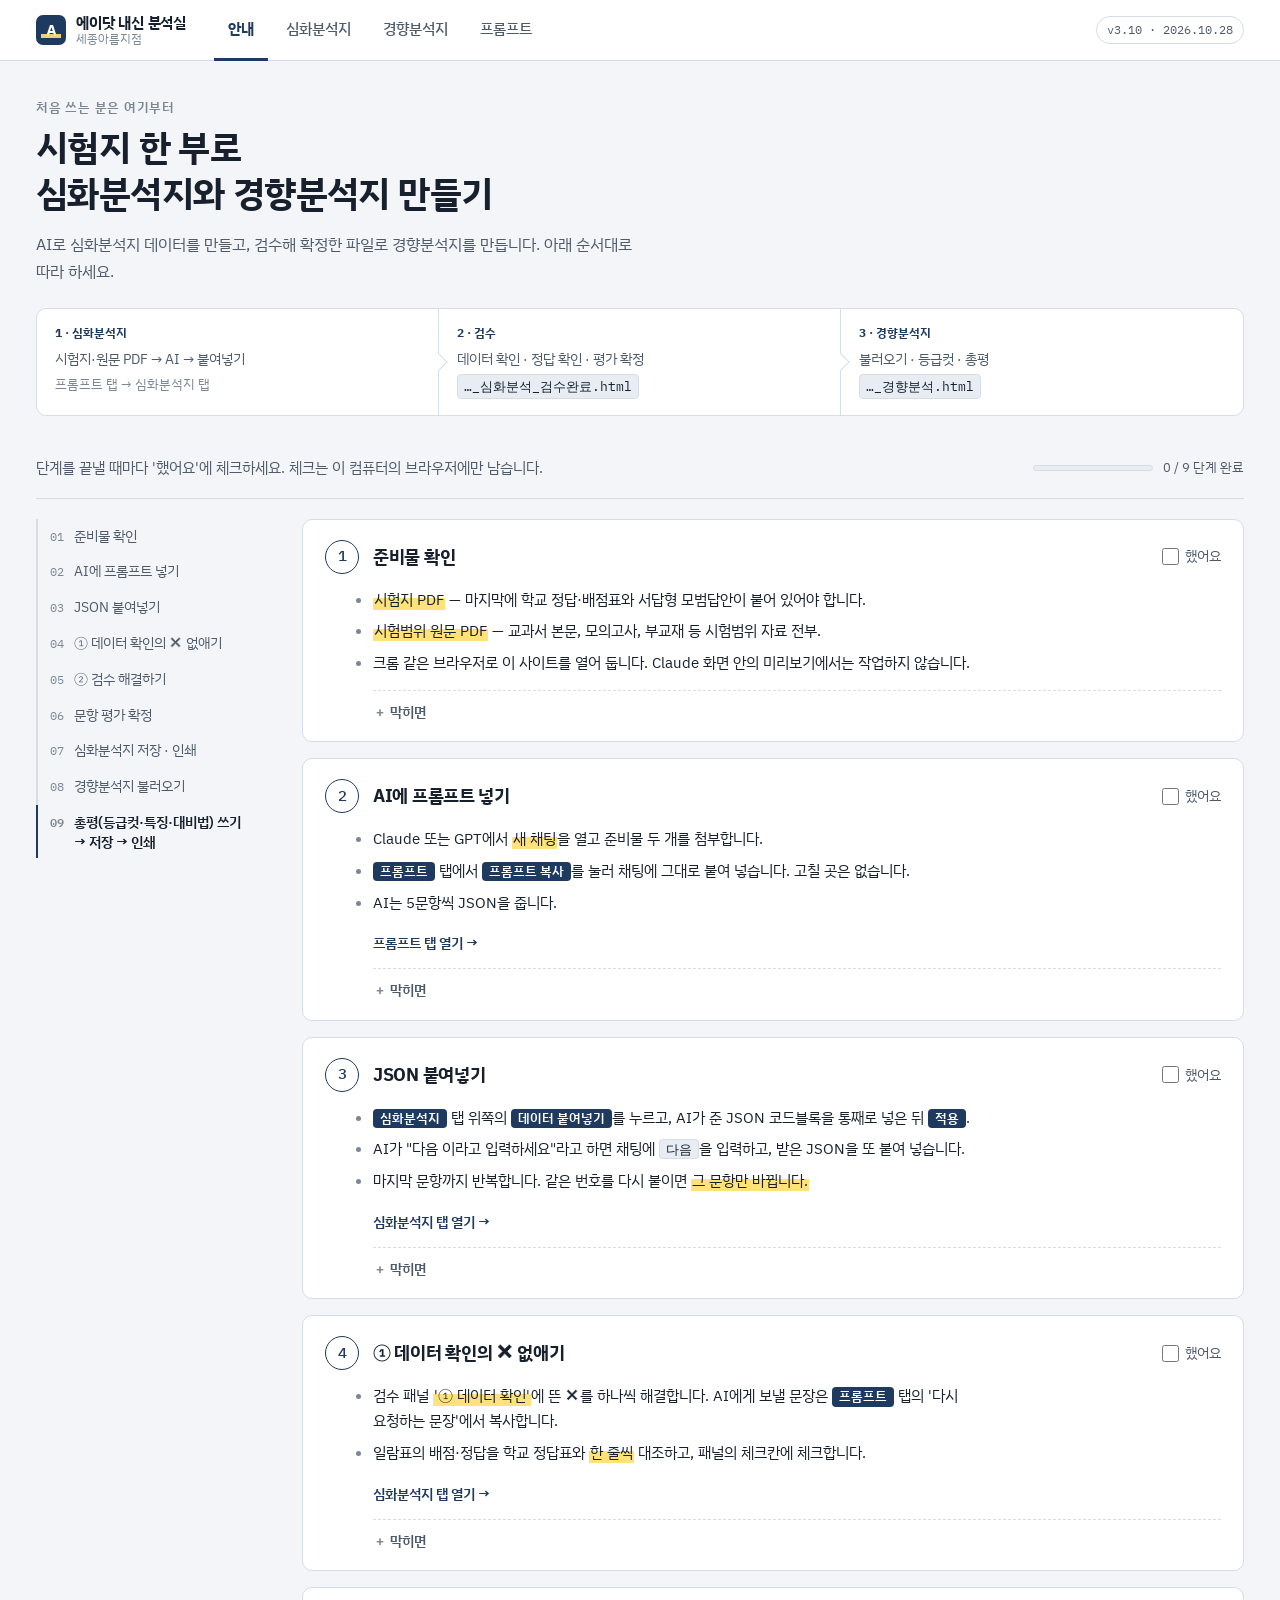
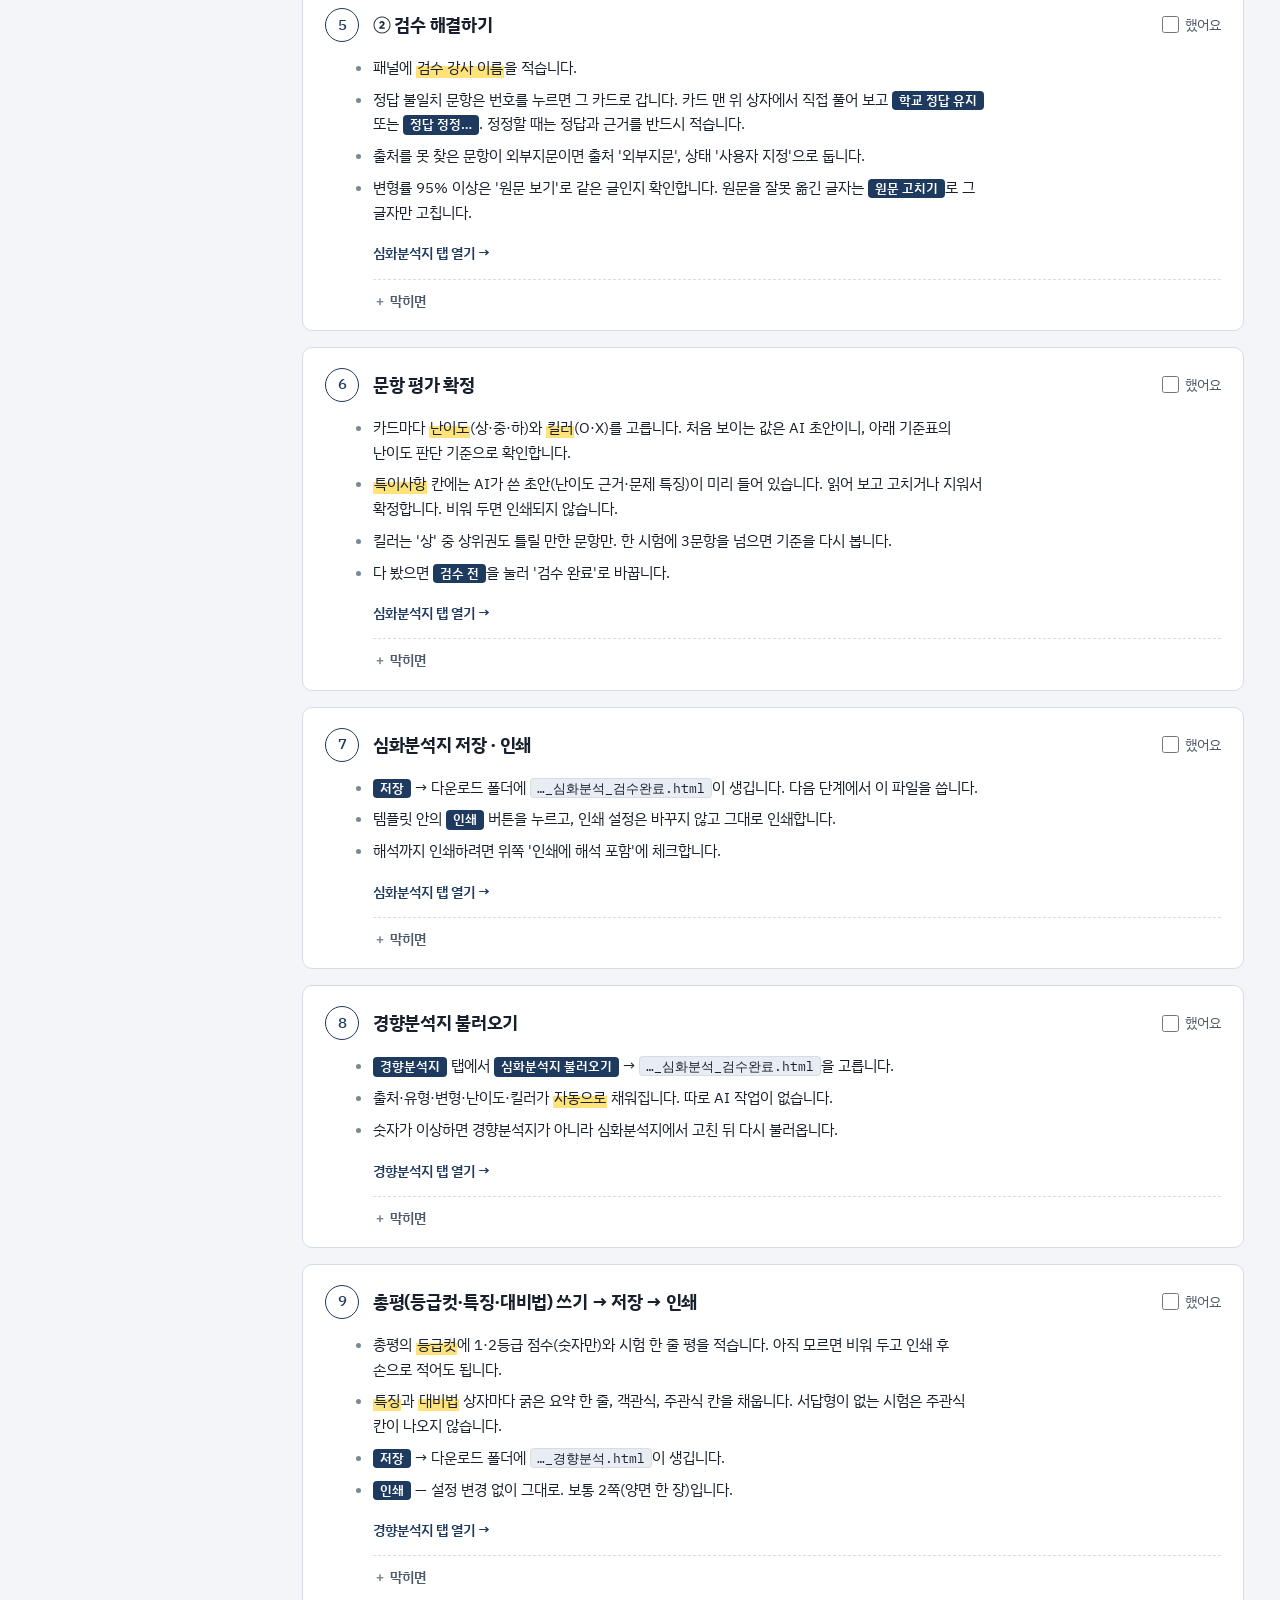
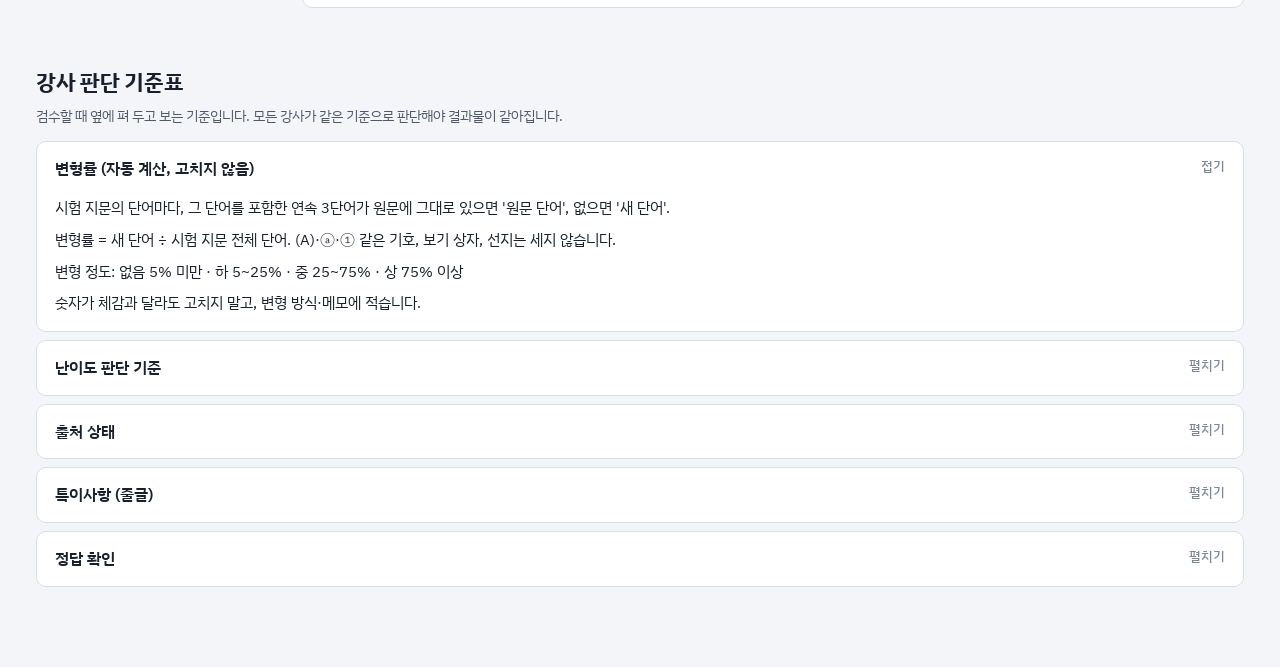
==== commit ce3c9c02: "Add files via upload" ====
--- a/index.html
+++ b/index.html
@@ -29,7 +29,7 @@
       <a href="#trend" data-tab="trend">경향분석지</a>
       <a href="#prompt" data-tab="prompt">프롬프트</a>
     </nav>
-    <a class="ver" href="#guide" id="verPill" data-jump="changelog" title="변경 기록 보기"></a>
+    <span class="ver" id="verPill" title="현재 버전"></span>
   </div>
 </header>
 
@@ -66,11 +66,6 @@
         <div id="critList"></div>
       </section>
 
-      <section class="block" id="changelog">
-        <h2>변경 기록</h2>
-        <p class="note">이 사이트의 템플릿·프롬프트는 항상 최신입니다. 예전에 받아 둔 파일 대신 이 주소에서 작업하세요.</p>
-        <div class="tblwrap"><table class="log"><thead><tr><th>날짜</th><th>대상</th><th>바뀐 점</th></tr></thead><tbody id="logBody"></tbody></table></div>
-      </section>
     </div>
   </section>
 
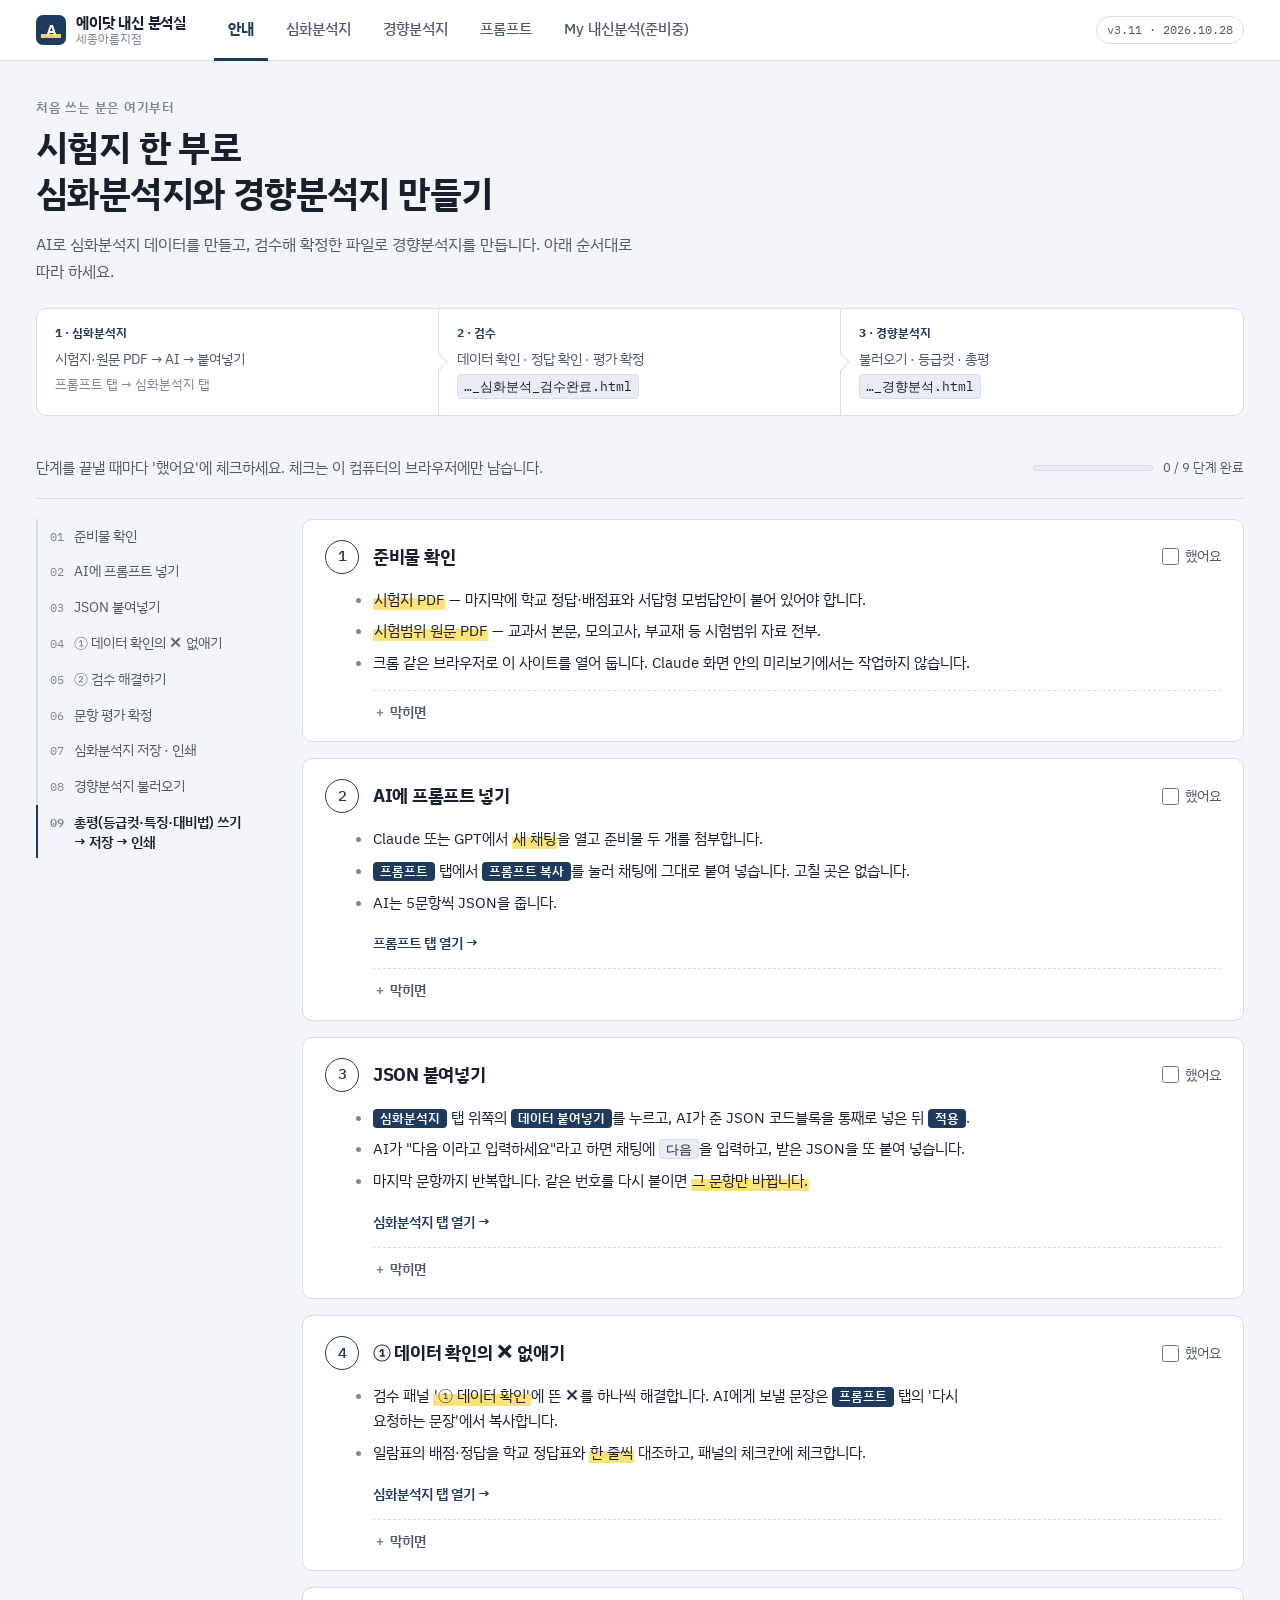
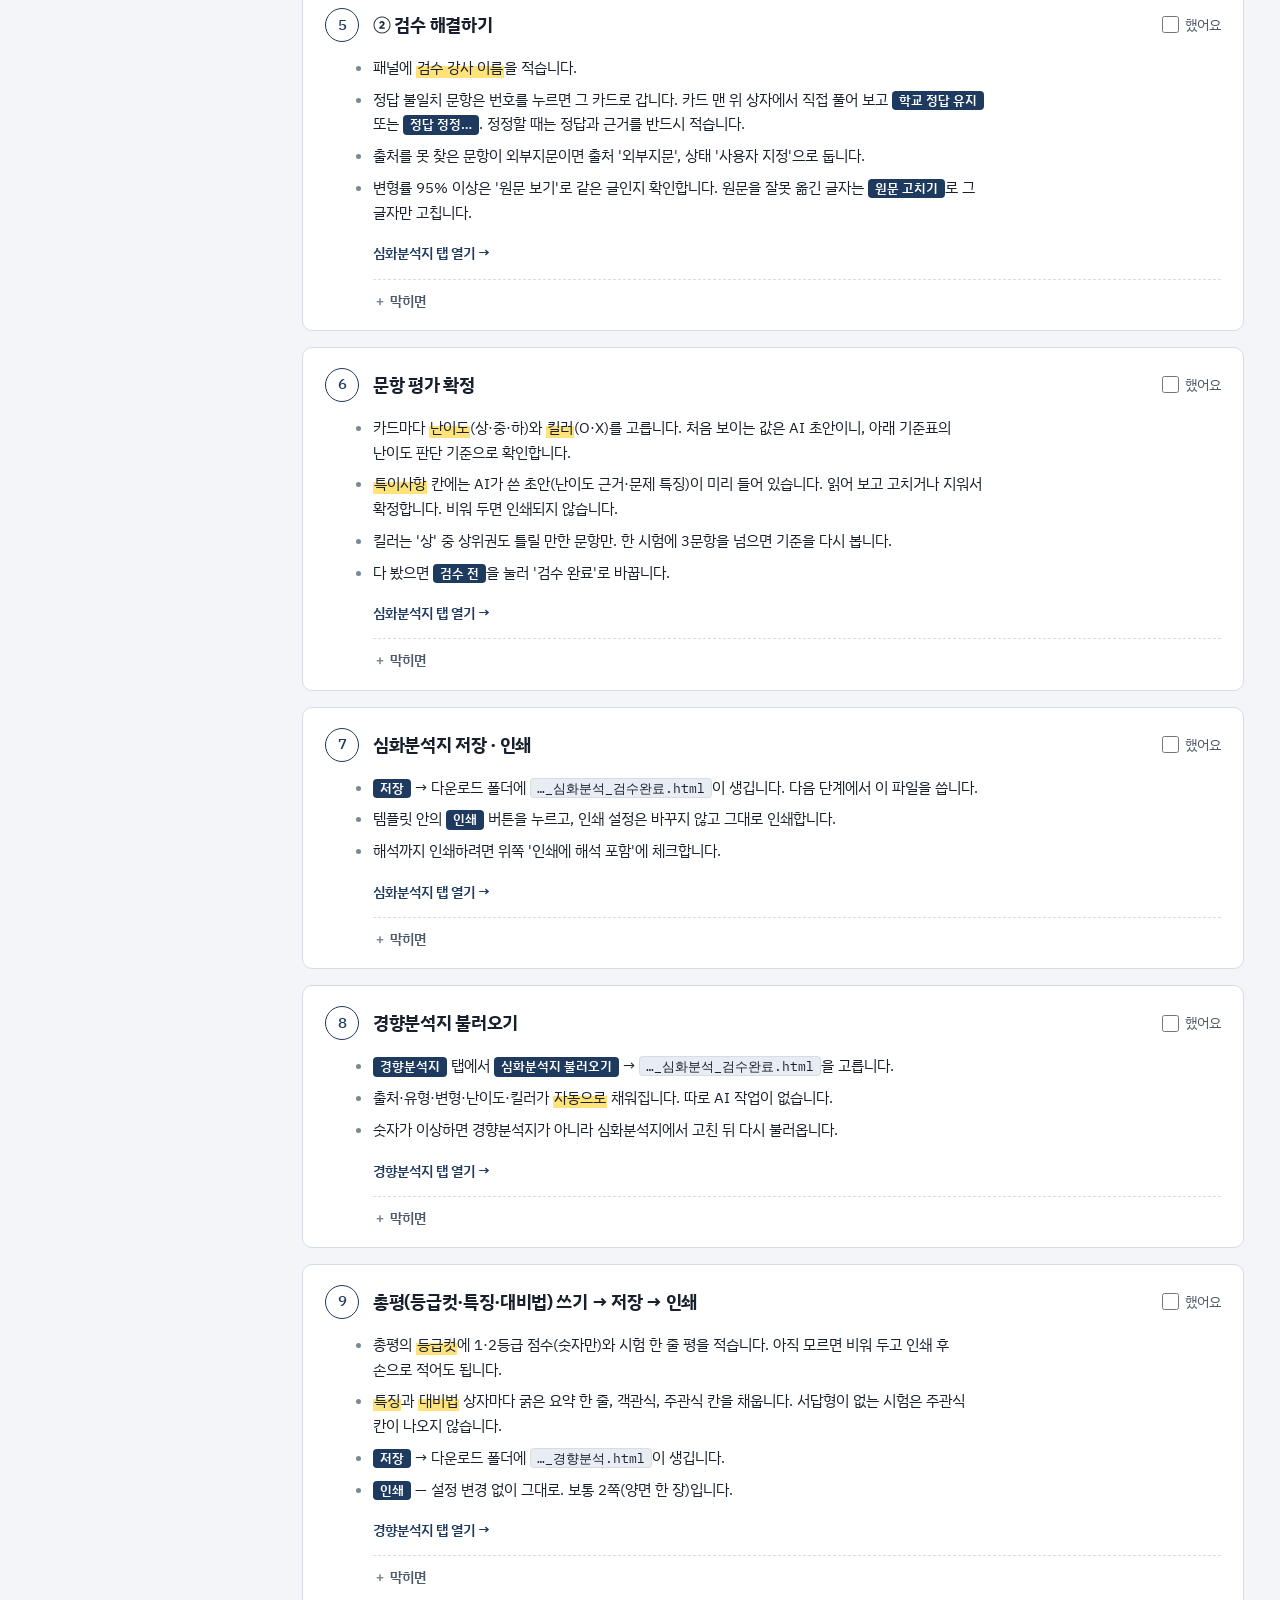
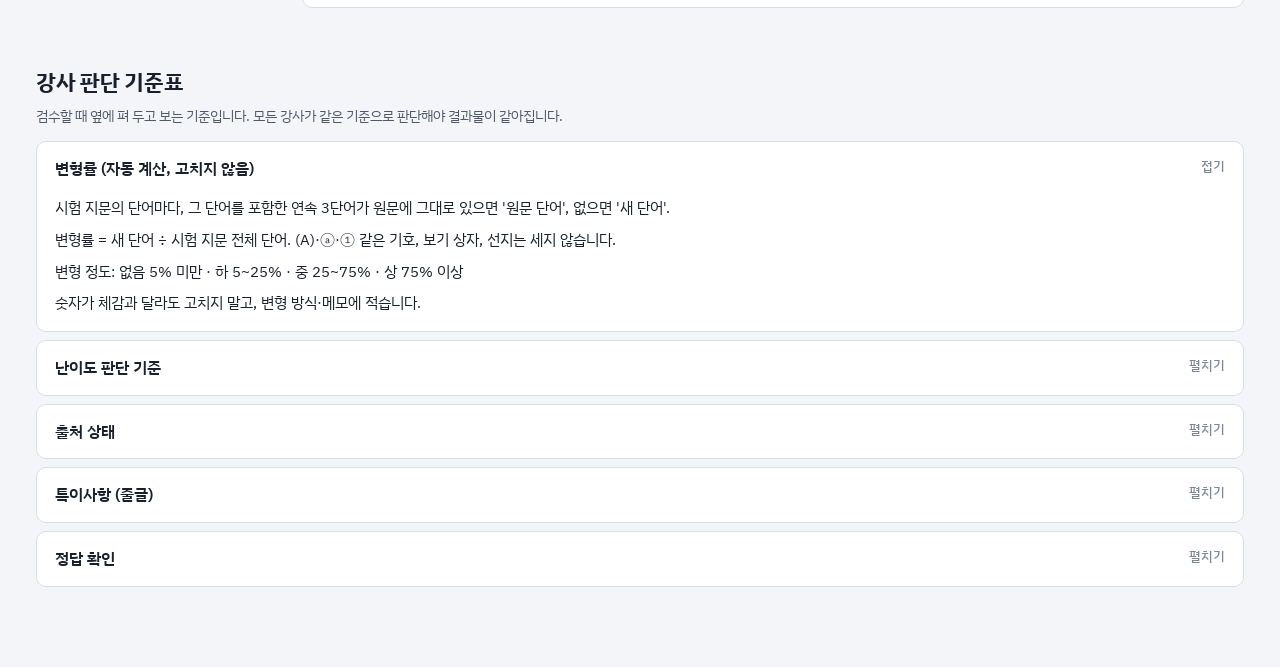
==== commit 764eddba: "Add files via upload" ====
--- a/index.html
+++ b/index.html
@@ -3,6 +3,7 @@
   에이닷 내신 분석실 (세종아름) · 안내 사이트
   - 안내 문구·버전·프롬프트: assets/content.js
   - 템플릿 파일: tools/simhwa.html, tools/trend.html (교체 후 content.js의 버전 숫자도 올림)
+  - 실험 중: tools/my.html(My 내신분석), tools/note.html(내신 오답노트 양식), 프롬프트는 content.js의 notePrompt
   - 화면 구조: 이 파일 / 디자인: assets/hub.css / 동작: assets/hub.js
 -->
 <html lang="ko">
@@ -28,6 +29,7 @@
       <a href="#simhwa" data-tab="simhwa">심화분석지</a>
       <a href="#trend" data-tab="trend">경향분석지</a>
       <a href="#prompt" data-tab="prompt">프롬프트</a>
+      <a href="#my" data-tab="my">My 내신분석(준비중)</a>
     </nav>
     <span class="ver" id="verPill" title="현재 버전"></span>
   </div>
@@ -94,6 +96,20 @@
     <div class="stage"><iframe title="경향분석지 템플릿" data-frame="trend"></iframe></div>
   </section>
 
+  <!-- ───────── My 내신분석 (실험 중) ───────── -->
+  <section class="view tool" id="view-my" data-tool="my" hidden>
+    <div class="toolbar">
+      <div class="tb-l"><b>My 내신분석</b><span class="tv" data-ver="my"></span><span class="hint">심화분석지 불러오기 → 오답노트 사진 + 프롬프트로 받은 JSON 붙여넣기 → 인쇄</span></div>
+      <div class="tb-r">
+        <a class="tbtn" data-open="note" target="_blank" rel="noopener">내신 오답노트 양식</a>
+        <button type="button" class="tbtn primary" id="copyNotePrompt">오답노트 프롬프트 복사</button>
+        <a class="tbtn" id="dlNotePrompt">txt 받기</a>
+        <a class="tbtn" data-open="my" target="_blank" rel="noopener">새 창에서 열기</a>
+      </div>
+    </div>
+    <div class="stage"><iframe title="My 내신분석" data-frame="my"></iframe></div>
+  </section>
+
   <!-- ───────── 프롬프트 ───────── -->
   <section class="view" id="view-prompt" hidden>
     <div class="wrap">
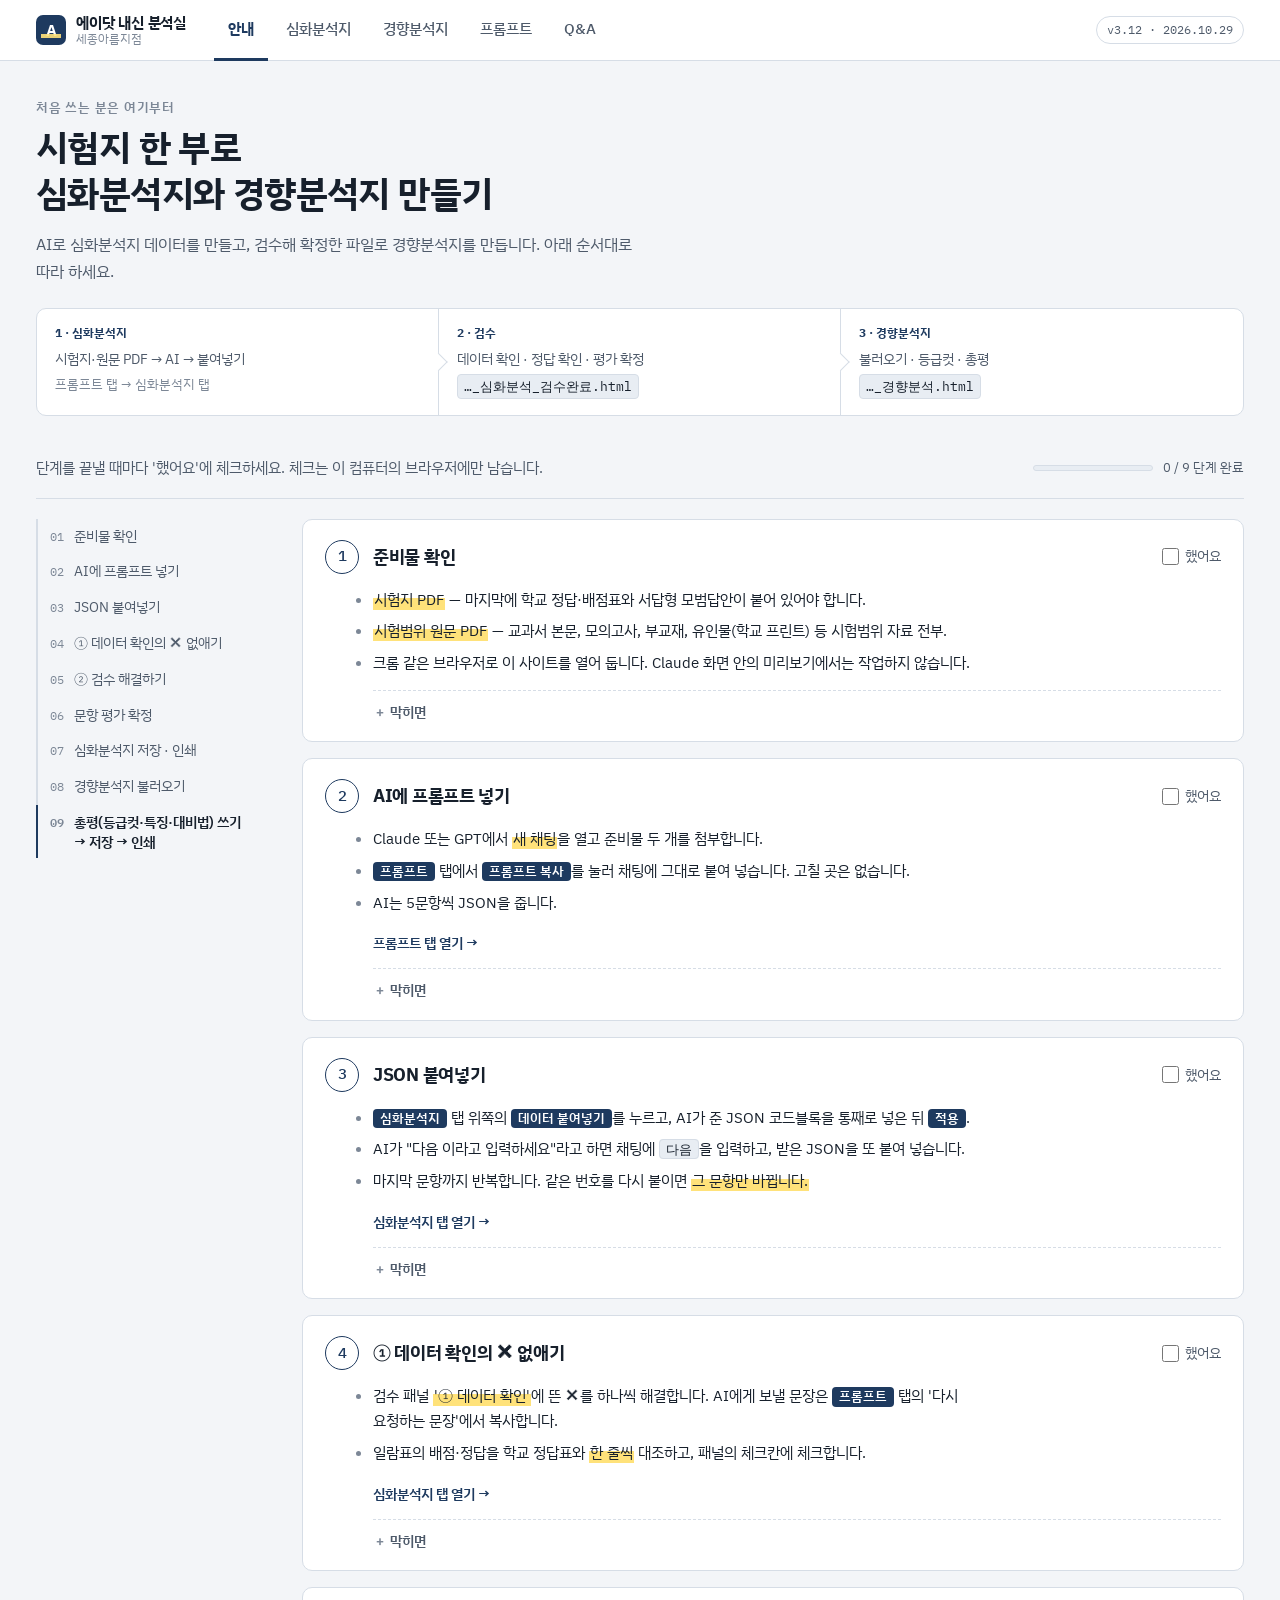
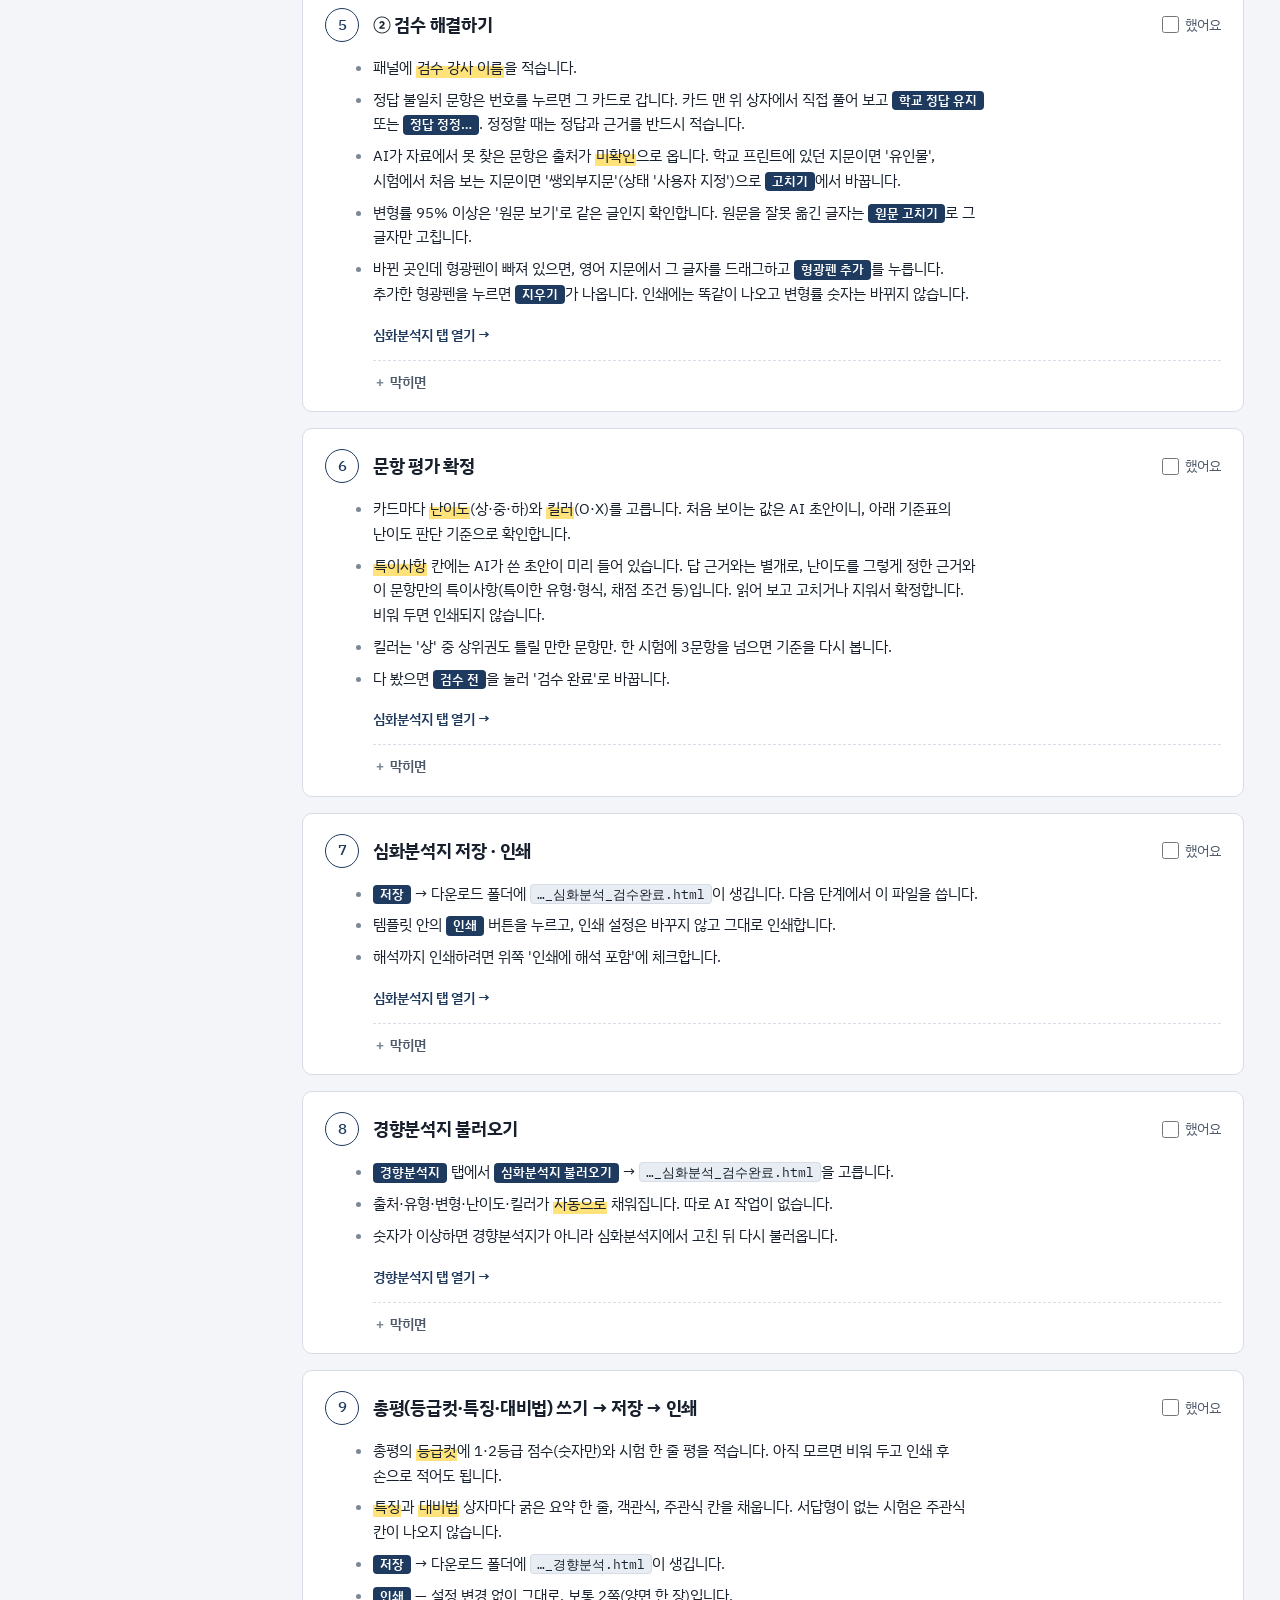
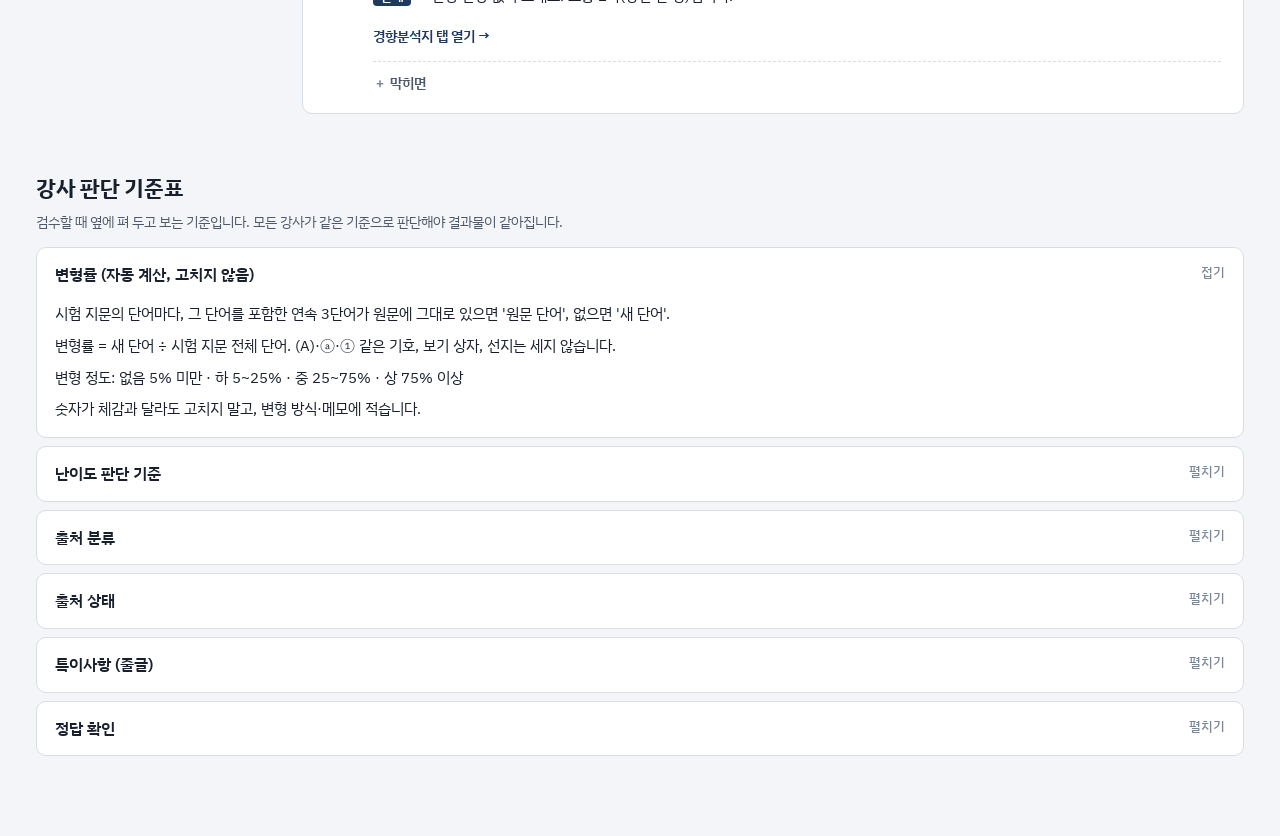
==== commit 787e3acb: "Add files via upload" ====
--- a/index.html
+++ b/index.html
@@ -3,7 +3,6 @@
   에이닷 내신 분석실 (세종아름) · 안내 사이트
   - 안내 문구·버전·프롬프트: assets/content.js
   - 템플릿 파일: tools/simhwa.html, tools/trend.html (교체 후 content.js의 버전 숫자도 올림)
-  - 실험 중: tools/my.html(My 내신분석), tools/note.html(내신 오답노트 양식), 프롬프트는 content.js의 notePrompt
   - 화면 구조: 이 파일 / 디자인: assets/hub.css / 동작: assets/hub.js
 -->
 <html lang="ko">
@@ -29,7 +28,7 @@
       <a href="#simhwa" data-tab="simhwa">심화분석지</a>
       <a href="#trend" data-tab="trend">경향분석지</a>
       <a href="#prompt" data-tab="prompt">프롬프트</a>
-      <a href="#my" data-tab="my">My 내신분석(준비중)</a>
+      <a href="#qna" data-tab="qna">Q&amp;A</a>
     </nav>
     <span class="ver" id="verPill" title="현재 버전"></span>
   </div>
@@ -96,20 +95,6 @@
     <div class="stage"><iframe title="경향분석지 템플릿" data-frame="trend"></iframe></div>
   </section>
 
-  <!-- ───────── My 내신분석 (실험 중) ───────── -->
-  <section class="view tool" id="view-my" data-tool="my" hidden>
-    <div class="toolbar">
-      <div class="tb-l"><b>My 내신분석</b><span class="tv" data-ver="my"></span><span class="hint">심화분석지 불러오기 → 오답노트 사진 + 프롬프트로 받은 JSON 붙여넣기 → 인쇄</span></div>
-      <div class="tb-r">
-        <a class="tbtn" data-open="note" target="_blank" rel="noopener">내신 오답노트 양식</a>
-        <button type="button" class="tbtn primary" id="copyNotePrompt">오답노트 프롬프트 복사</button>
-        <a class="tbtn" id="dlNotePrompt">txt 받기</a>
-        <a class="tbtn" data-open="my" target="_blank" rel="noopener">새 창에서 열기</a>
-      </div>
-    </div>
-    <div class="stage"><iframe title="My 내신분석" data-frame="my"></iframe></div>
-  </section>
-
   <!-- ───────── 프롬프트 ───────── -->
   <section class="view" id="view-prompt" hidden>
     <div class="wrap">
@@ -145,6 +130,16 @@
       </div>
     </div>
   </section>
+  <!-- ───────── Q&A ───────── -->
+  <section class="view" id="view-qna" hidden>
+    <div class="wrap">
+      <p class="eyebrow">실습·사용 중 나온 질문</p>
+      <h1 class="h1s">Q&amp;A</h1>
+      <p class="note" id="qnaLead"></p>
+      <div class="qtools"><input type="search" id="qnaSearch" placeholder="질문 검색 (예: 출처, 형광펜)" aria-label="질문 검색"><div class="qchips" id="qnaChips"></div></div>
+      <div class="qlist" id="qnaList"></div>
+    </div>
+  </section>
 </main>
 
 <!-- 도구 탭 옆에 펼치는 단계 안내 -->
--- a/assets/hub.css
+++ b/assets/hub.css
@@ -214,6 +214,23 @@
 :root[data-theme="dark"] .fixes .fl{color:#F08A7E}
 @media (max-width:1000px){ .pgrid{grid-template-columns:1fr} .pside{position:static} pre.prompt{max-height:60vh} }
 
+/* ── Q&A ── */
+.qtools{display:flex;flex-wrap:wrap;gap:10px 14px;align-items:center;margin:6px 0 16px}
+#qnaSearch{flex:1 1 260px;min-width:0;font:inherit;font-size:14.5px;padding:8px 12px;border:1px solid var(--line);border-radius:8px;background:var(--card);color:var(--ink)}
+.qchips{display:flex;flex-wrap:wrap;gap:6px}
+.qchip{border:1px solid var(--line);background:var(--card);border-radius:999px;padding:4px 12px;font-size:13px;color:var(--sub);cursor:pointer}
+.qchip[aria-pressed="true"]{background:var(--navy);border-color:var(--navy);color:var(--on-navy);font-weight:600}
+.qlist{display:flex;flex-direction:column;gap:10px;max-width:900px}
+details.qa{background:var(--card);border:1px solid var(--line);border-radius:10px}
+details.qa summary{list-style:none;cursor:pointer;padding:14px 18px;display:grid;grid-template-columns:auto minmax(0,1fr);gap:4px 12px;align-items:baseline}
+details.qa summary::-webkit-details-marker{display:none}
+.qcat{font-size:12px;font-weight:700;color:var(--navy);border:1px solid var(--line);border-radius:4px;padding:1px 7px;white-space:nowrap}
+.qq{font-weight:600;font-size:15px;min-width:0}
+.qmeta{grid-column:2;font-size:12.5px;color:var(--faint)}
+.qa-a{padding:0 18px 14px;border-top:1px dashed var(--line);margin:0 18px;padding-left:0;padding-right:0}
+.qa-a p{margin:10px 0 0;max-width:72ch;font-size:14.5px}
+.qa-a .qver{font-size:12.5px;color:var(--ok)}
+
 /* 알림 */
 .toast{position:fixed;left:50%;bottom:calc(24px + env(safe-area-inset-bottom,0px));transform:translate(-50%,20px);background:var(--ink);color:var(--paper);padding:10px 18px;border-radius:8px;font-size:14px;opacity:0;pointer-events:none;transition:.2s;z-index:50;max-width:calc(100% - 32px)}
 .toast.on{opacity:1;transform:translate(-50%,0)}
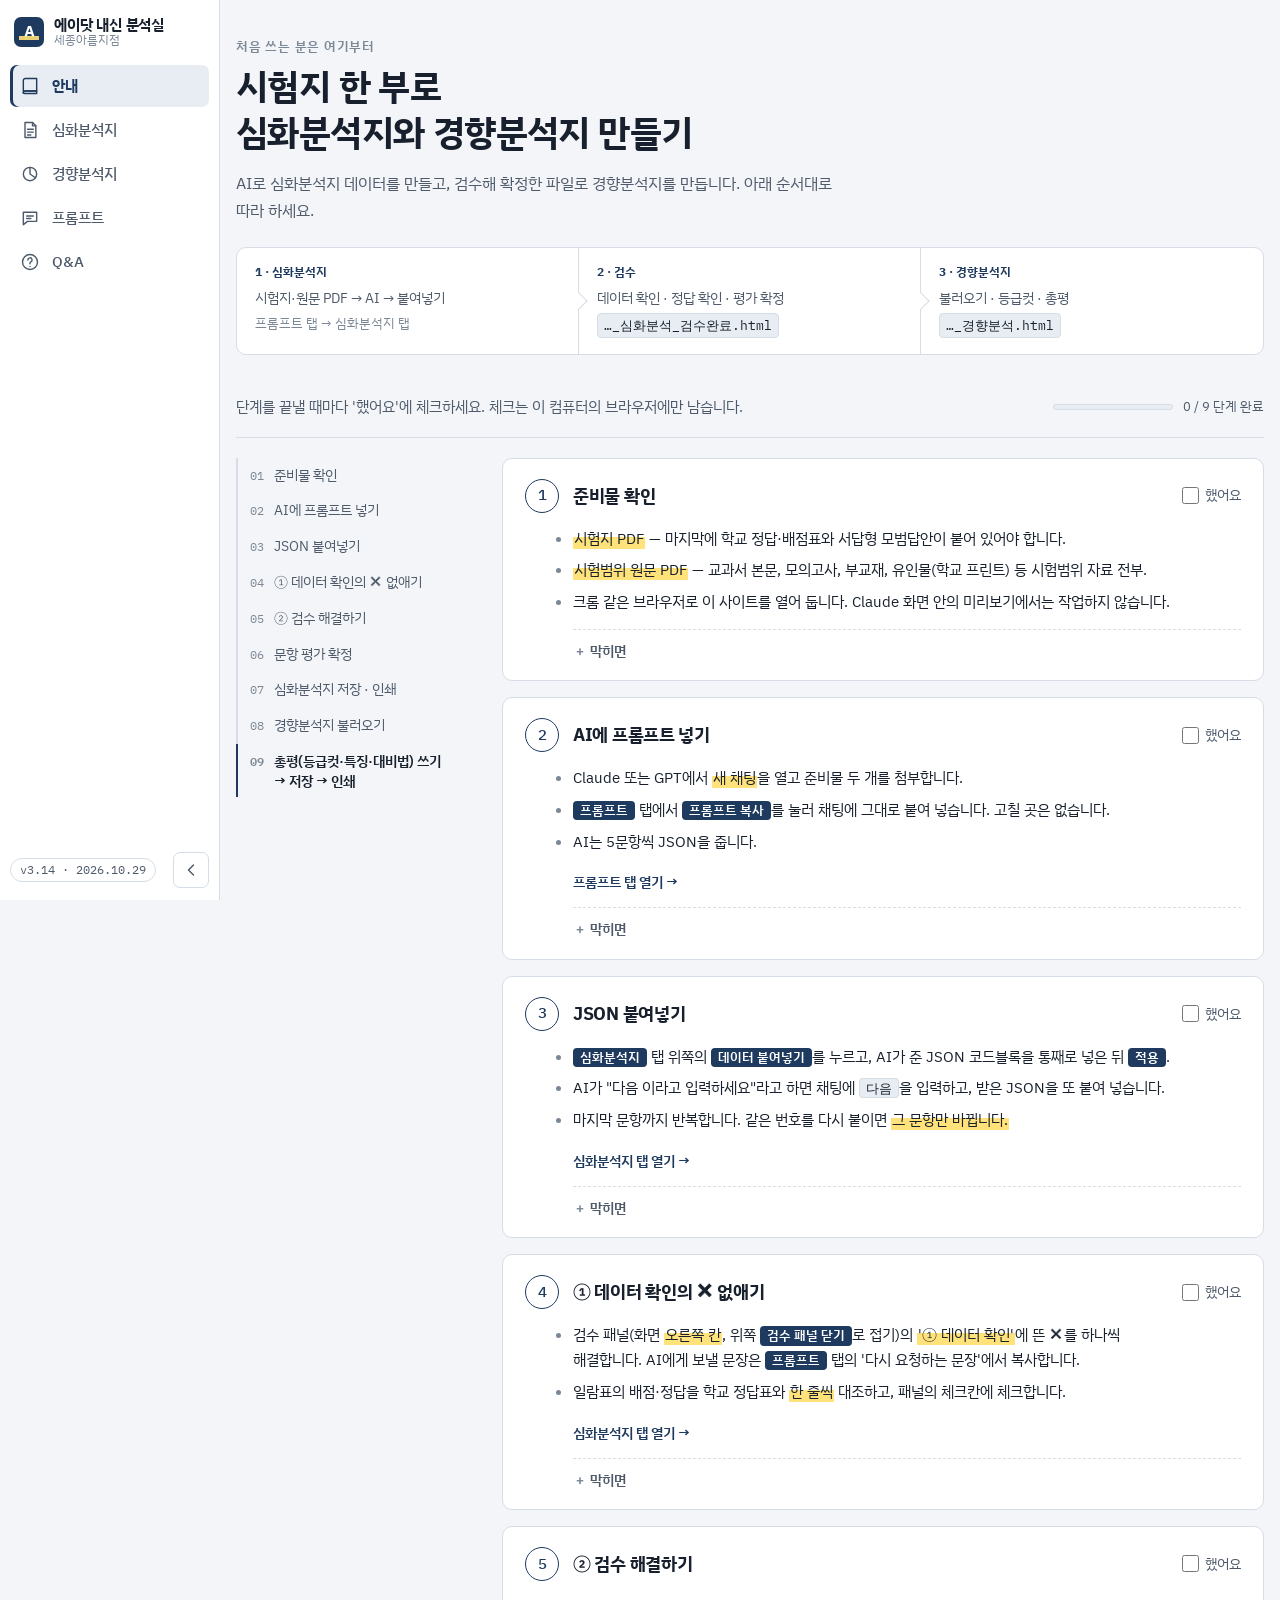
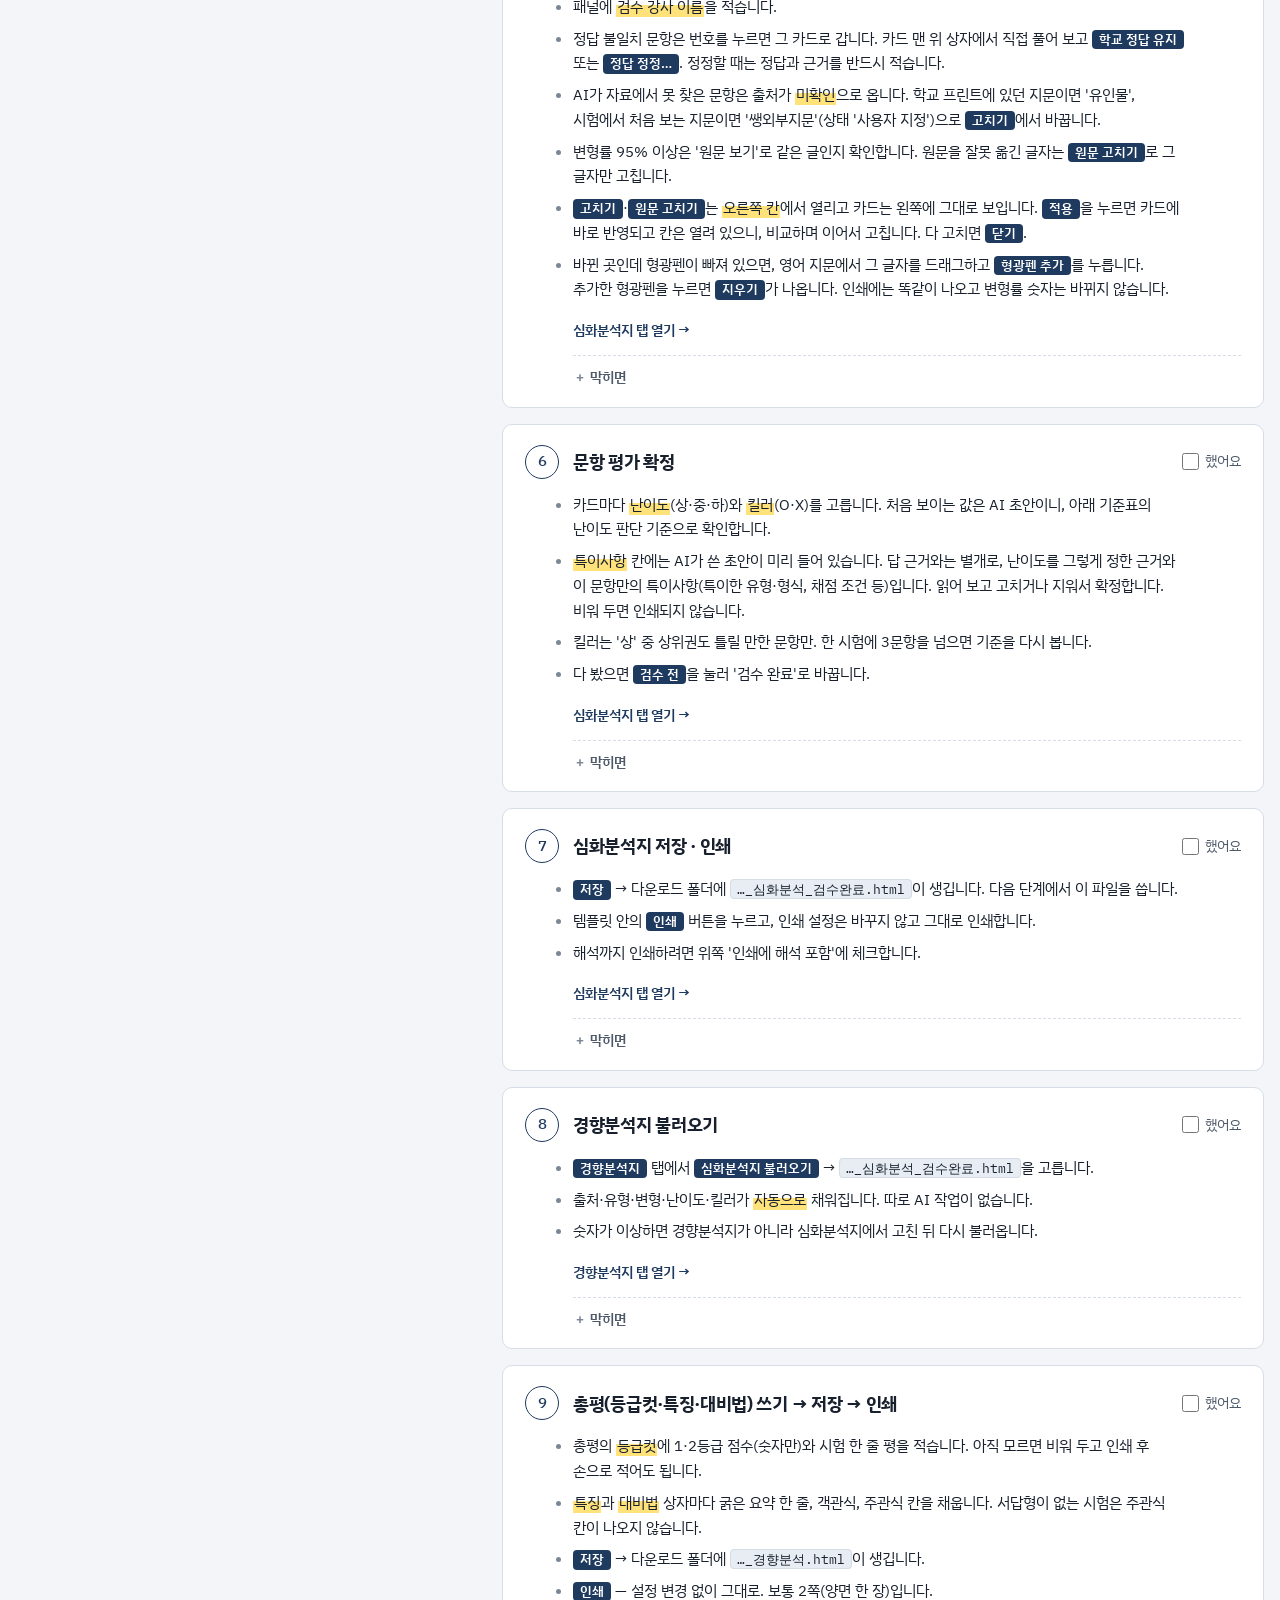
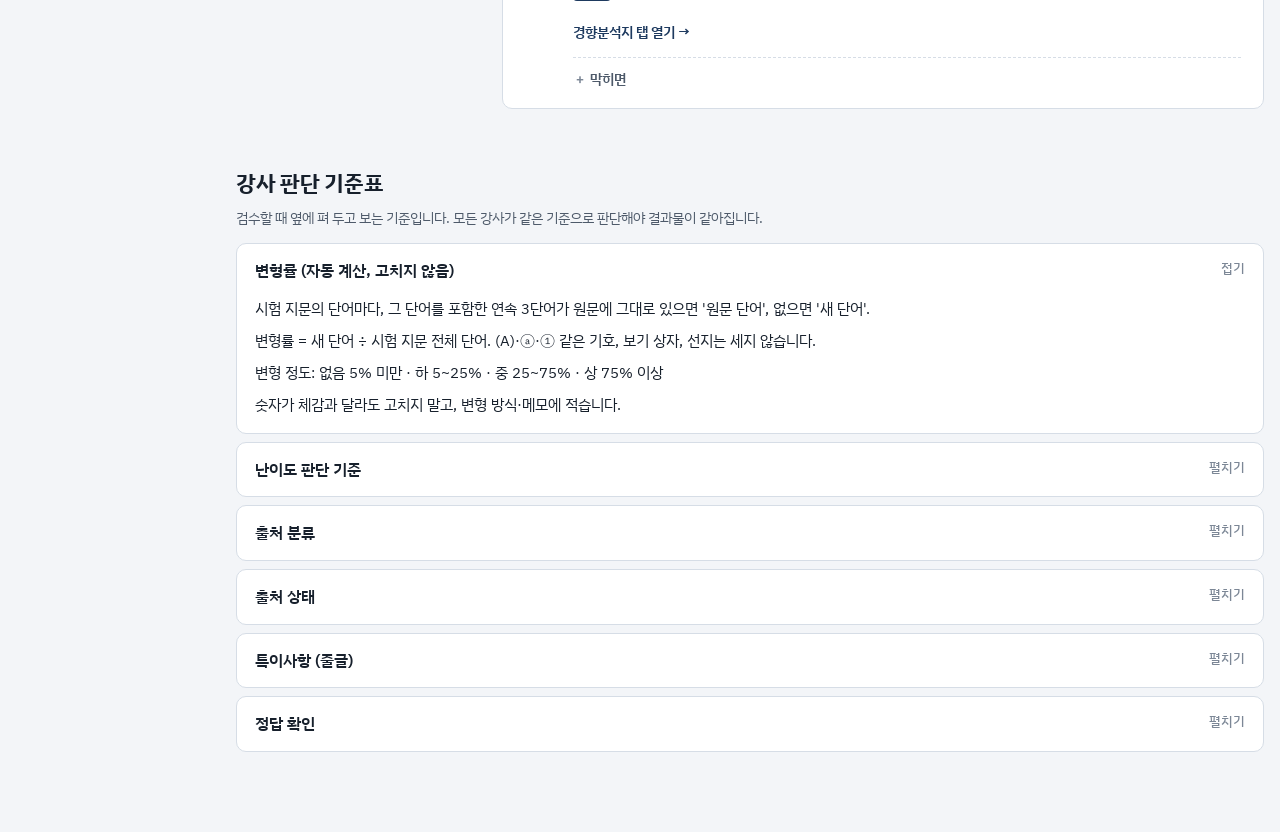
==== commit 30d4e4d5: "Add files via upload" ====
--- a/index.html
+++ b/index.html
@@ -4,6 +4,7 @@
   - 안내 문구·버전·프롬프트: assets/content.js
   - 템플릿 파일: tools/simhwa.html, tools/trend.html (교체 후 content.js의 버전 숫자도 올림)
   - 화면 구조: 이 파일 / 디자인: assets/hub.css / 동작: assets/hub.js
+  - v3.14: 위쪽 메뉴 → 왼쪽 메뉴(접기 가능), 분석지 탭의 버튼도 왼쪽 메뉴로
 -->
 <html lang="ko">
 <head>
@@ -17,24 +18,33 @@
 </head>
 <body>
 
-<header class="hdr" id="hdr">
-  <div class="hdr-in">
-    <a class="brand" href="#guide" aria-label="안내로 가기">
-      <span class="mark" aria-hidden="true">A</span>
-      <span class="bt"><b>에이닷 내신 분석실</b><small>세종아름지점</small></span>
-    </a>
-    <nav class="tabs" aria-label="메뉴">
-      <a href="#guide" data-tab="guide">안내</a>
-      <a href="#simhwa" data-tab="simhwa">심화분석지</a>
-      <a href="#trend" data-tab="trend">경향분석지</a>
-      <a href="#prompt" data-tab="prompt">프롬프트</a>
-      <a href="#qna" data-tab="qna">Q&amp;A</a>
-    </nav>
-    <span class="ver" id="verPill" title="현재 버전"></span>
+<aside class="nav" id="nav" aria-label="메뉴">
+  <a class="brand" href="#guide" aria-label="안내로 가기">
+    <span class="mark" aria-hidden="true">A</span>
+    <span class="bt lbl"><b>에이닷 내신 분석실</b><small>세종아름지점</small></span>
+  </a>
+  <nav class="tabs">
+    <a href="#guide" data-tab="guide" title="안내"><svg class="ic" viewBox="0 0 24 24" aria-hidden="true"><path d="M4 5.5A2.5 2.5 0 0 1 6.5 3H20v15H6.5A2.5 2.5 0 0 0 4 20.5z"/><path d="M4 20.5A2.5 2.5 0 0 1 6.5 18H20v3H6.5A2.5 2.5 0 0 1 4 20.5z"/></svg><span class="lbl">안내</span></a>
+    <a href="#simhwa" data-tab="simhwa" title="심화분석지"><svg class="ic" viewBox="0 0 24 24" aria-hidden="true"><path d="M6 3h9l4 4v14H6z"/><path d="M15 3v4h4"/><path d="M9 11h7M9 14.5h7M9 18h4"/></svg><span class="lbl">심화분석지</span></a>
+    <a href="#trend" data-tab="trend" title="경향분석지"><svg class="ic" viewBox="0 0 24 24" aria-hidden="true"><circle cx="12" cy="12" r="8"/><path d="M12 4v8l6.5 4.5"/></svg><span class="lbl">경향분석지</span></a>
+    <a href="#prompt" data-tab="prompt" title="프롬프트"><svg class="ic" viewBox="0 0 24 24" aria-hidden="true"><path d="M4 5h16v11H9l-5 4z"/><path d="M8 9.5h8M8 12.5h5"/></svg><span class="lbl">프롬프트</span></a>
+    <a href="#qna" data-tab="qna" title="Q&amp;A"><svg class="ic" viewBox="0 0 24 24" aria-hidden="true"><circle cx="12" cy="12" r="9"/><path d="M9.5 9.5a2.5 2.5 0 1 1 3.5 2.3c-.6.3-1 .9-1 1.6V14"/><path d="M12 17.2v.1"/></svg><span class="lbl">Q&amp;A</span></a>
+  </nav>
+  <!-- 분석지 탭에서만 보이는 도구 -->
+  <div class="navtool" id="navTool" hidden>
+    <div class="nt-h lbl"><b id="ntName"></b><span class="tv" id="ntVer"></span></div>
+    <ol class="nt-flow lbl" id="ntFlow"></ol>
+    <button type="button" class="nbtn primary" id="ntDrawer" title="단계 안내"><svg class="ic" viewBox="0 0 24 24" aria-hidden="true"><path d="M9 6h11M9 12h11M9 18h11"/><path d="M4 6h.01M4 12h.01M4 18h.01"/></svg><span class="lbl">단계 안내</span></button>
+    <a class="nbtn" id="ntOpen" target="_blank" rel="noopener" title="새 창에서 열기"><svg class="ic" viewBox="0 0 24 24" aria-hidden="true"><path d="M14 4h6v6"/><path d="M20 4l-9 9"/><path d="M18 14v6H4V6h6"/></svg><span class="lbl">새 창에서 열기</span></a>
+    <a class="nbtn" id="ntDl" title="템플릿 파일 받기"><svg class="ic" viewBox="0 0 24 24" aria-hidden="true"><path d="M12 4v11"/><path d="M7 10.5l5 5 5-5"/><path d="M5 20h14"/></svg><span class="lbl">파일 받기</span></a>
   </div>
-</header>
+  <div class="nav-f">
+    <span class="ver lbl" id="verPill" title="현재 버전"></span>
+    <button type="button" class="fold" id="navFold" aria-label="메뉴 접기" title="메뉴 접기"><svg class="ic" viewBox="0 0 24 24" aria-hidden="true"><path d="M15 6l-6 6 6 6"/></svg></button>
+  </div>
+</aside>
 
-<main>
+<main class="main" id="main">
 
   <!-- ───────── 안내 ───────── -->
   <section class="view" id="view-guide" hidden>
@@ -72,26 +82,10 @@
 
   <!-- ───────── 심화분석지 / 경향분석지 (템플릿을 그대로 띄움) ───────── -->
   <section class="view tool" id="view-simhwa" data-tool="simhwa" hidden>
-    <div class="toolbar">
-      <div class="tb-l"><b>심화분석지</b><span class="tv" data-ver="simhwa"></span><span class="hint">붙여넣기 → ① 데이터 확인 → ② 검수 → 문항 평가 → 저장</span></div>
-      <div class="tb-r">
-        <button type="button" class="tbtn primary" data-drawer="simhwa">단계 안내</button>
-        <a class="tbtn" data-open="simhwa" target="_blank" rel="noopener">새 창에서 열기</a>
-        <a class="tbtn" data-dl="simhwa">파일 받기</a>
-      </div>
-    </div>
     <div class="stage"><iframe title="심화분석지 템플릿" data-frame="simhwa"></iframe></div>
   </section>
 
   <section class="view tool" id="view-trend" data-tool="trend" hidden>
-    <div class="toolbar">
-      <div class="tb-l"><b>경향분석지</b><span class="tv" data-ver="trend"></span><span class="hint">강사: 검수완료 심화분석지 불러오기 → 총평 두 칸 → 저장 → 인쇄</span></div>
-      <div class="tb-r">
-        <button type="button" class="tbtn primary" data-drawer="trend">단계 안내</button>
-        <a class="tbtn" data-open="trend" target="_blank" rel="noopener">새 창에서 열기</a>
-        <a class="tbtn" data-dl="trend">파일 받기</a>
-      </div>
-    </div>
     <div class="stage"><iframe title="경향분석지 템플릿" data-frame="trend"></iframe></div>
   </section>
 
--- a/assets/hub.css
+++ b/assets/hub.css
@@ -1,5 +1,5 @@
 /* 에이닷 내신 분석실 · 디자인
-   레이아웃: 상단 고정 메뉴 + (안내/프롬프트: 읽는 페이지) / (분석지: 템플릿을 화면 가득 띄우는 작업 공간)
+   레이아웃: 왼쪽 고정 메뉴(접기 가능) + (안내/프롬프트: 읽는 페이지) / (분석지: 템플릿을 화면 가득 띄우는 작업 공간)
    색: 템플릿과 같은 남색을 기준으로, 심화분석지의 형광펜 노랑을 강조색으로 씀 */
 :root{
   --navy:#1E3A5F;      /* 템플릿 accent */
@@ -17,7 +17,7 @@
   --shadow:0 1px 2px rgba(23,32,44,.06),0 6px 24px rgba(23,32,44,.06);
   --f-ui:'IBM Plex Sans KR','Apple SD Gothic Neo','Malgun Gothic',sans-serif;
   --f-mono:'IBM Plex Mono',ui-monospace,'SFMono-Regular',Menlo,Consolas,monospace;
-  --hdr:60px;
+  --hdr:0px;
   color-scheme:light;
 }
 @media (prefers-color-scheme: dark){ :root:not([data-theme="light"]){
@@ -38,28 +38,57 @@
 h1,h2,h3{text-wrap:balance;margin:0}
 button{font:inherit;color:inherit}
 
-/* ── 상단 메뉴 ── */
-.hdr{position:sticky;top:0;z-index:30;background:var(--card);border-bottom:1px solid var(--line)}
-.hdr-in{max-width:1240px;margin:0 auto;display:flex;align-items:center;gap:28px;min-height:60px;
-  padding-left:max(16px,env(safe-area-inset-left,0px));padding-right:max(16px,env(safe-area-inset-right,0px))}
-.brand{display:flex;align-items:center;gap:10px;text-decoration:none;color:var(--ink);flex:none}
-.mark{width:30px;height:30px;border-radius:7px;background:var(--navy);color:var(--on-navy);display:grid;place-items:center;font-weight:700;font-size:16px;position:relative;overflow:hidden}
+/* ── 왼쪽 메뉴 (v3.14) : 펼침 220px / 접힘 60px ── */
+:root{ --navW:220px; }
+body.nav-mini{ --navW:60px; }
+.nav{position:fixed;left:0;top:0;bottom:0;z-index:30;width:var(--navW);background:var(--card);border-right:1px solid var(--line);
+  display:flex;flex-direction:column;gap:6px;padding:14px 10px 12px;overflow-y:auto;overflow-x:hidden;transition:width .18s ease}
+.main{margin-left:var(--navW);transition:margin-left .18s ease;min-width:0}
+.brand{display:flex;align-items:center;gap:10px;text-decoration:none;color:var(--ink);flex:none;padding:2px 4px 12px;min-height:44px}
+.mark{width:30px;height:30px;border-radius:7px;background:var(--navy);color:var(--on-navy);display:grid;place-items:center;font-weight:700;font-size:16px;position:relative;overflow:hidden;flex:none}
 .mark::after{content:"";position:absolute;left:5px;right:5px;bottom:7px;height:4px;background:var(--hl);opacity:.9}
-.bt{display:flex;flex-direction:column;line-height:1.2}
-.bt b{font-size:15px;font-weight:700;letter-spacing:-.2px}
-.bt small{font-size:11.5px;color:var(--faint)}
-.tabs{display:flex;gap:4px;align-self:stretch}
-.tabs a{display:flex;align-items:center;padding:0 14px;text-decoration:none;color:var(--sub);font-weight:500;font-size:15px;border-bottom:3px solid transparent;margin-bottom:-1px;white-space:nowrap}
-.tabs a:hover{color:var(--ink)}
-.tabs a[aria-current="page"]{color:var(--navy);border-bottom-color:var(--navy);font-weight:700}
-.ver{margin-left:auto;font-family:var(--f-mono);font-size:12px;color:var(--sub);text-decoration:none;border:1px solid var(--line);border-radius:999px;padding:3px 10px;white-space:nowrap;flex:none}
-.ver:hover{border-color:var(--navy);color:var(--navy)}
-
+.bt{display:flex;flex-direction:column;line-height:1.2;min-width:0}
+.bt b{font-size:14.5px;font-weight:700;letter-spacing:-.2px;white-space:nowrap}
+.bt small{font-size:11.5px;color:var(--faint);white-space:nowrap}
+.ic{width:20px;height:20px;flex:none;fill:none;stroke:currentColor;stroke-width:1.7;stroke-linecap:round;stroke-linejoin:round}
+.tabs{display:flex;flex-direction:column;gap:2px}
+.tabs a{display:flex;align-items:center;gap:12px;padding:9px 10px;border-radius:7px;text-decoration:none;color:var(--sub);font-weight:500;font-size:14.5px;white-space:nowrap}
+.tabs a:hover{background:var(--soft);color:var(--ink)}
+.tabs a[aria-current="page"]{background:var(--soft);color:var(--navy);font-weight:700;box-shadow:inset 3px 0 0 var(--navy)}
+.navtool{display:flex;flex-direction:column;gap:6px;margin-top:10px;padding-top:12px;border-top:1px solid var(--line)}
+.nt-h{display:flex;align-items:center;gap:8px;padding:0 4px;white-space:nowrap}
+.nt-h b{font-size:13.5px}
+.nt-flow{list-style:none;margin:0 0 6px;padding:0 4px;display:flex;flex-direction:column;gap:1px;font-size:12.5px;color:var(--faint);line-height:1.5;counter-reset:nf}
+.nt-flow li{counter-increment:nf;white-space:nowrap;overflow:hidden;text-overflow:ellipsis}
+.nt-flow li::before{content:counter(nf) ". ";font-family:var(--f-mono);font-size:11px}
+.nbtn{display:flex;align-items:center;gap:10px;font-size:13.5px;font-weight:500;text-decoration:none;color:var(--ink);background:var(--card);border:1px solid var(--line);border-radius:7px;padding:7px 10px;cursor:pointer;white-space:nowrap;min-height:36px}
+.nbtn:hover{border-color:var(--navy);color:var(--navy)}
+.nbtn.primary{background:var(--navy);border-color:var(--navy);color:var(--on-navy)}
+.nbtn.primary:hover{opacity:.92;color:var(--on-navy)}
+.nbtn[aria-pressed="true"]{box-shadow:0 0 0 2px var(--hl)}
+.nav-f{margin-top:auto;display:flex;align-items:center;gap:6px;padding-top:10px}
+.ver{font-family:var(--f-mono);font-size:11.5px;color:var(--sub);border:1px solid var(--line);border-radius:999px;padding:2px 9px;white-space:nowrap;min-width:0;overflow:hidden;text-overflow:ellipsis}
+.fold{margin-left:auto;flex:none;width:36px;height:36px;display:grid;place-items:center;border:1px solid var(--line);background:var(--card);border-radius:7px;cursor:pointer;color:var(--sub)}
+.fold:hover{border-color:var(--navy);color:var(--navy)}
+.fold .ic{transition:transform .18s}
+/* 접힘: 아이콘만 */
+body.nav-mini .lbl{display:none!important}
+body.nav-mini .nav{padding-inline:8px}
+body.nav-mini .brand{justify-content:center;padding-inline:0}
+body.nav-mini .tabs a,body.nav-mini .nbtn{justify-content:center;padding-inline:0}
+body.nav-mini .nav-f{justify-content:center}
+body.nav-mini .fold{margin-left:0}
+body.nav-mini .fold .ic{transform:rotate(180deg)}
+
+/* 휴대폰: 메뉴를 위쪽 가로 줄로 */
 @media (max-width:760px){
-  .hdr-in{flex-wrap:wrap;gap:0 12px;min-height:0;padding-top:8px}
-  .tabs{order:3;width:100%;overflow-x:auto;scrollbar-width:none;margin:0 -4px}
-  .tabs a{padding:10px 12px;font-size:14.5px}
-  .bt small{display:none}
+  body,body.nav-mini{ --navW:0px; }
+  .nav{position:sticky;width:auto;bottom:auto;flex-direction:row;align-items:center;gap:8px;padding:8px 12px;border-right:0;border-bottom:1px solid var(--line);overflow-x:auto}
+  .brand{padding:0;min-height:0} .bt{display:none!important}
+  .tabs{flex-direction:row} .tabs a{padding:7px 9px;gap:6px}
+  body.nav-mini .tabs .lbl{display:inline!important} .nt-h,.nt-flow,.nav-f{display:none!important}
+  .navtool{flex-direction:row;margin:0;padding:0 0 0 8px;border-top:0;border-left:1px solid var(--line)}
+  .navtool .nbtn .lbl{display:none!important}
 }
 
 /* ── 공통 ── */
@@ -164,20 +193,15 @@
 table.log td:nth-child(2){font-weight:600;white-space:nowrap}
 
 /* ── 분석지(템플릿) 작업 공간 ── */
-.view.tool{display:flex;flex-direction:column;height:calc(100dvh - var(--hdr))}
-.toolbar{flex:none;display:flex;flex-wrap:wrap;align-items:center;justify-content:space-between;gap:8px 16px;background:var(--card);border-bottom:1px solid var(--line);
-  padding-block:8px;padding-left:max(16px,env(safe-area-inset-left,0px));padding-right:max(16px,env(safe-area-inset-right,0px))}
-.tb-l{display:flex;align-items:center;gap:10px;min-width:0;flex:1 1 300px}
-.tb-l b{font-size:15px;white-space:nowrap}
-.tb-l .hint{font-size:13px;color:var(--faint);white-space:nowrap;overflow:hidden;text-overflow:ellipsis;min-width:0}
-.tb-r{display:flex;gap:6px;flex-wrap:wrap}
+.view.tool{display:flex;flex-direction:column;height:100dvh}
+@media (max-width:760px){ .view.tool{height:calc(100dvh - var(--hdr))} }
 .stage{flex:1;min-height:0;position:relative;background:#E6E9EE}
 .stage iframe{position:absolute;inset:0;width:100%;height:100%;border:0;display:block;background:#E6E9EE}
-@media (max-width:760px){ .tb-l .hint{display:none} }
 
 /* 단계 안내 서랍 */
-.drawer{position:fixed;right:0;bottom:0;top:var(--hdr);z-index:25;width:min(400px,100%);display:flex;padding-right:env(safe-area-inset-right,0px);pointer-events:none}
-.dr-in{pointer-events:auto;flex:1;background:var(--card);border-left:1px solid var(--line);box-shadow:-8px 0 30px rgba(23,32,44,.12);display:flex;flex-direction:column;min-width:0}
+.drawer{position:fixed;left:var(--navW);bottom:0;top:0;z-index:25;width:min(380px,100%);display:flex;pointer-events:none;transition:left .18s ease}
+@media (max-width:760px){ .drawer{top:var(--hdr)} }
+.dr-in{pointer-events:auto;flex:1;background:var(--card);border-right:1px solid var(--line);box-shadow:8px 0 30px rgba(23,32,44,.14);display:flex;flex-direction:column;min-width:0}
 .dr-h{display:flex;align-items:center;gap:10px;padding:12px 14px;border-bottom:1px solid var(--line)}
 .dr-h b{margin-right:auto;font-size:15px}
 .x{border:1px solid var(--line);background:var(--card);border-radius:6px;width:30px;height:30px;cursor:pointer;color:var(--sub)}
@@ -189,8 +213,8 @@
 .dstep .dh b{flex:1;font-size:14.5px;line-height:1.4}
 .dstep ul{margin:8px 0 0;padding-left:18px;display:flex;flex-direction:column;gap:5px;color:var(--ink)}
 .dempty{color:var(--sub);font-size:14px}
-/* 넓은 화면에서는 서랍이 템플릿을 가리지 않도록 작업 공간을 옆으로 밀어 줌 */
-@media (min-width:1100px){ body.dr-open .view.tool{margin-right:400px} }
+/* 아주 넓은 화면에서만 서랍 폭만큼 작업 공간을 밀어 줌 (그 외에는 시험지 위에 겹침) */
+@media (min-width:1680px){ body.dr-open .view.tool{margin-left:380px} }
 
 /* ── 프롬프트 ── */
 .pgrid{display:grid;grid-template-columns:minmax(0,1fr) 380px;gap:28px;align-items:start}
@@ -239,8 +263,8 @@
 
 /* 인쇄: 안내 페이지만 깔끔하게. 분석지는 템플릿 안의 [인쇄] 버튼으로 */
 @media print{
-  .hdr,.toolbar,.drawer,.toast,.toc,.rolebar .prog,.seg,.step-f{display:none!important}
-  body{background:#fff}
+  .nav,.drawer,.toast,.toc,.rolebar .prog,.seg,.step-f{display:none!important}
+  body{background:#fff} .main{margin-left:0}
   .guide{display:block}
   .step,.crit,.card{break-inside:avoid;box-shadow:none}
   .view.tool .stage{display:none}
